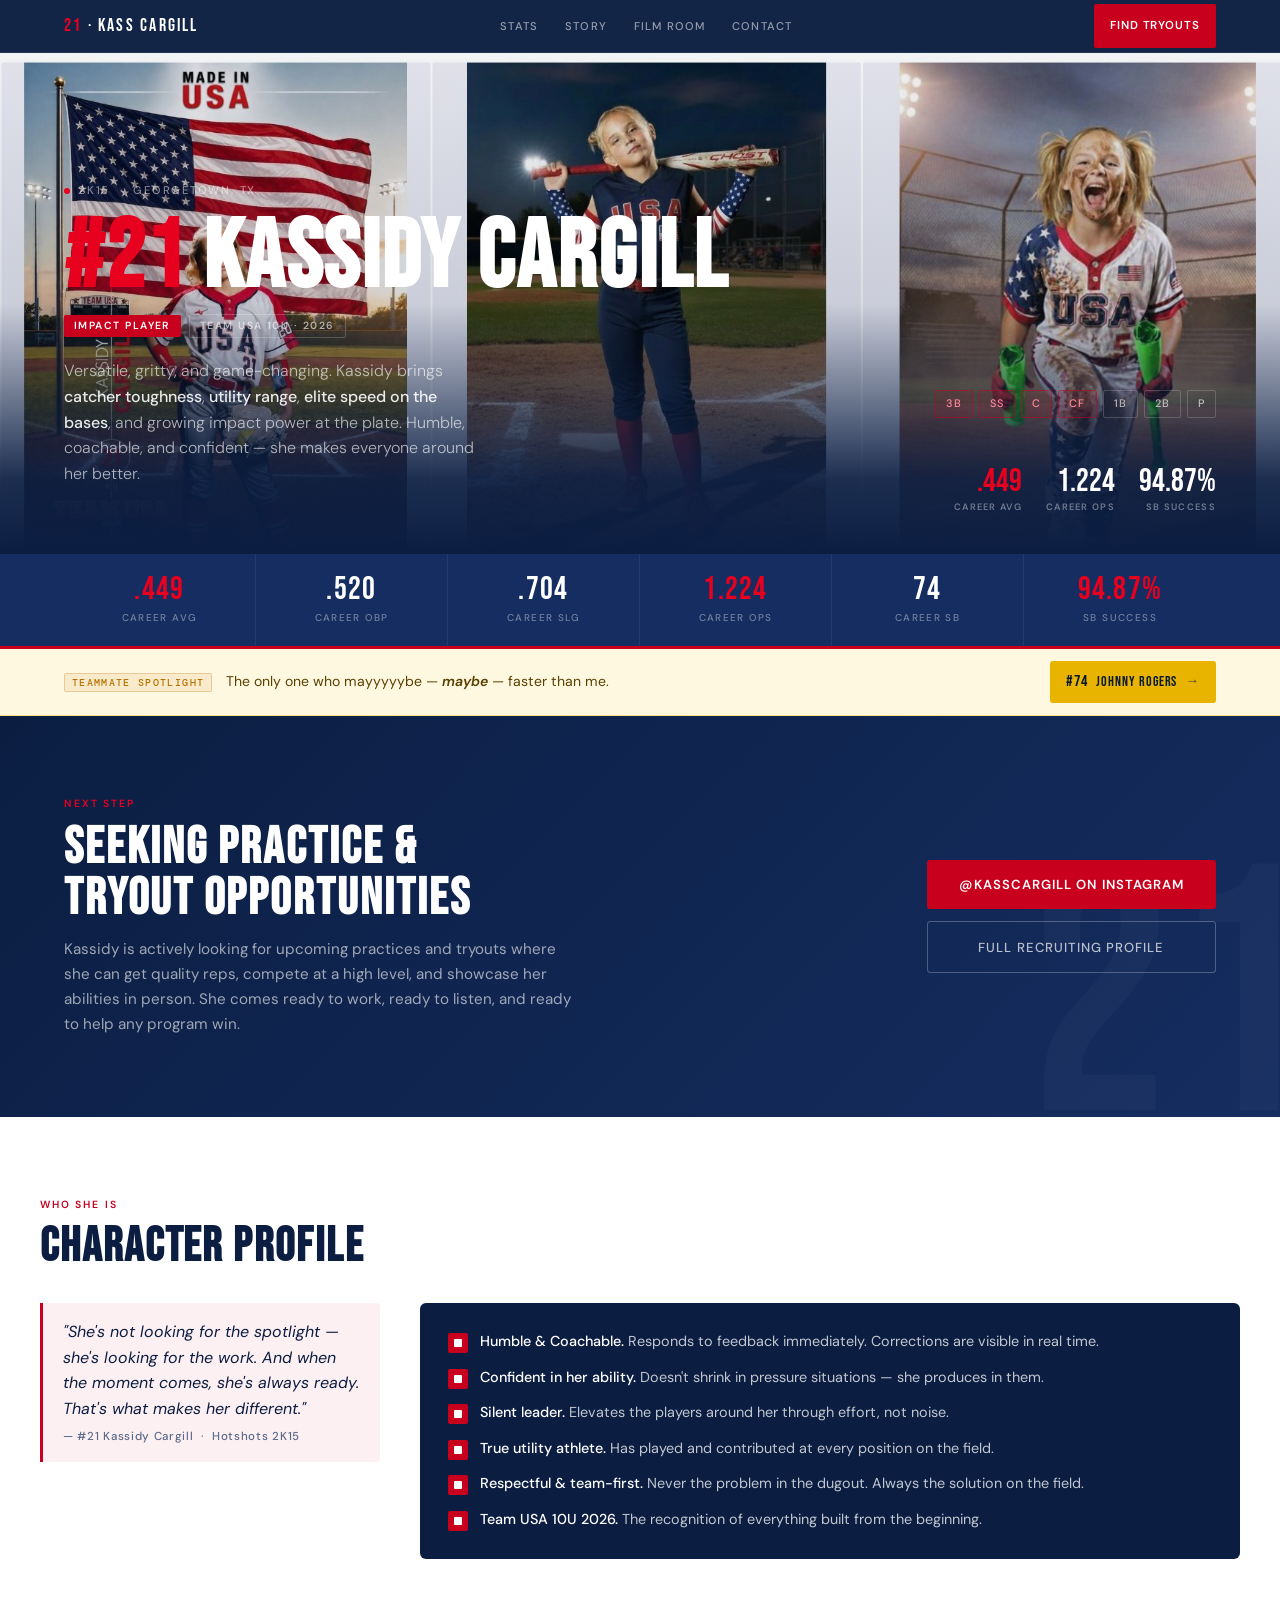
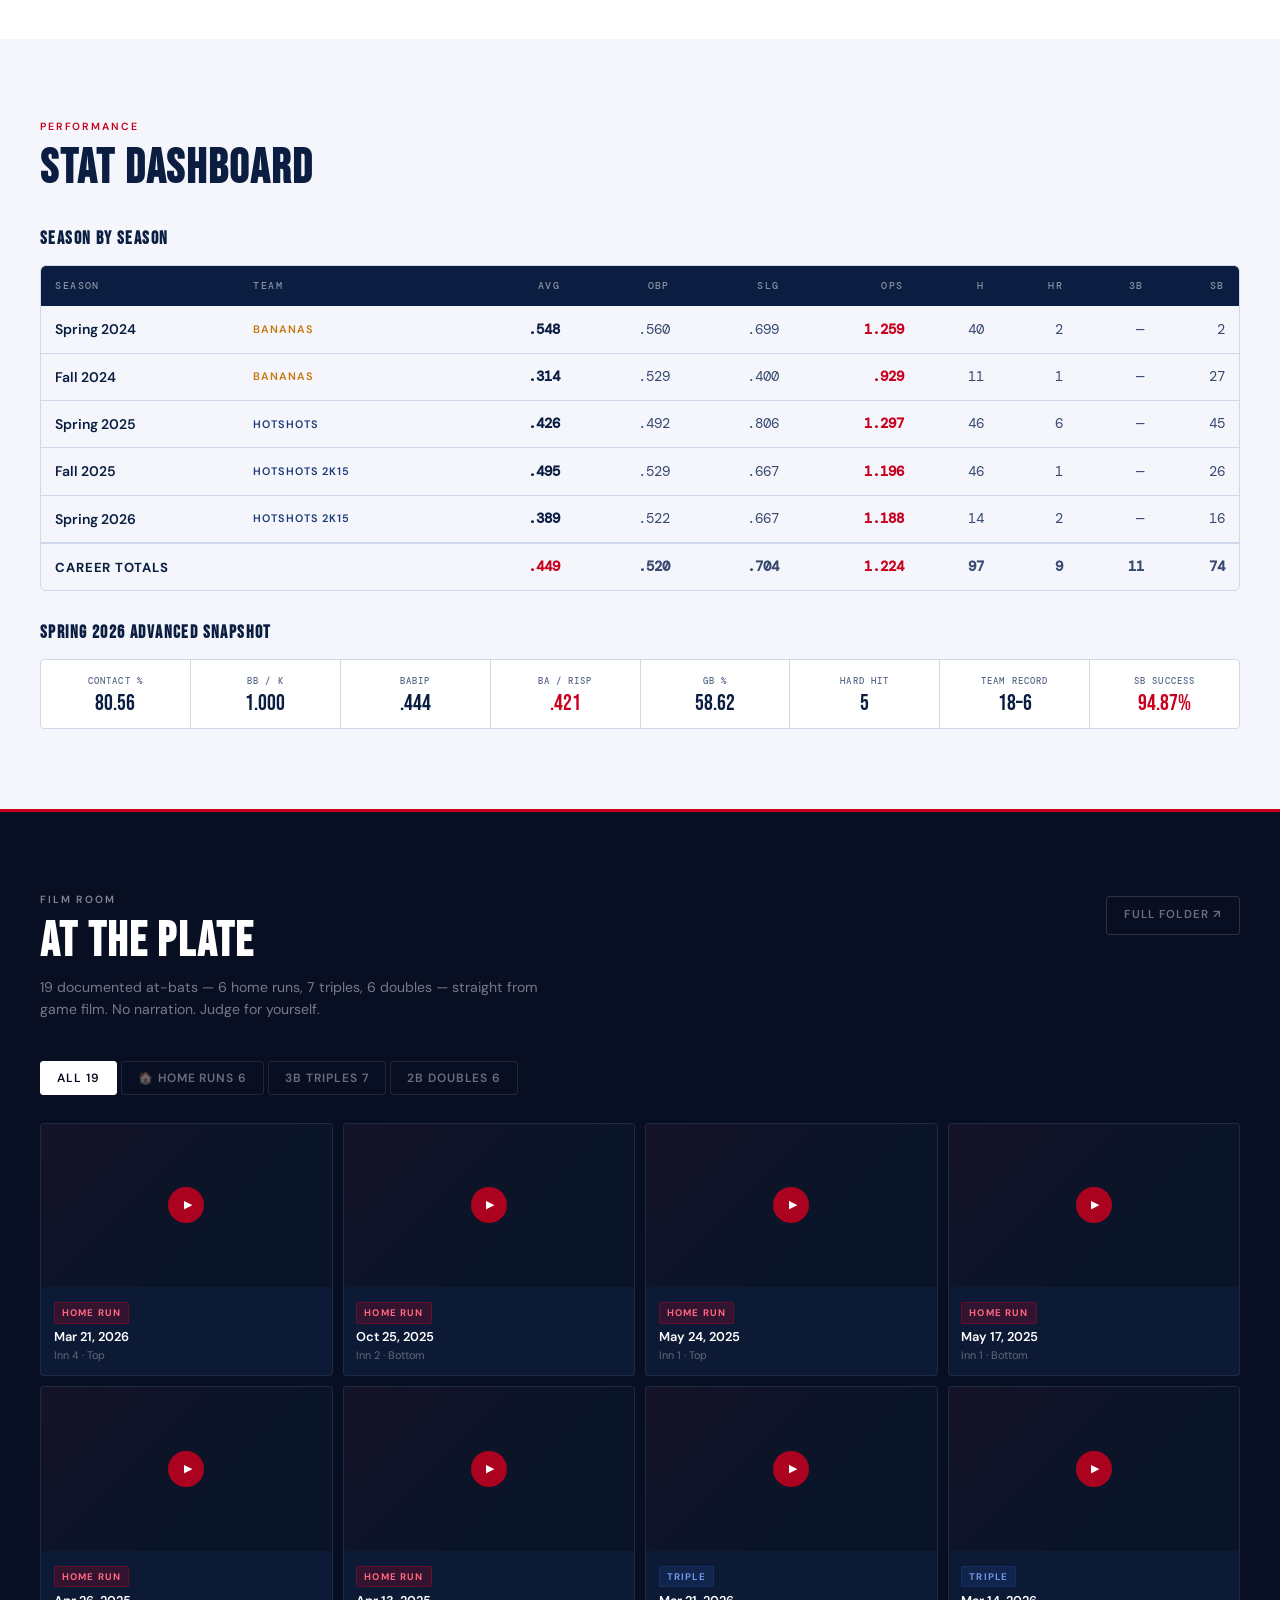
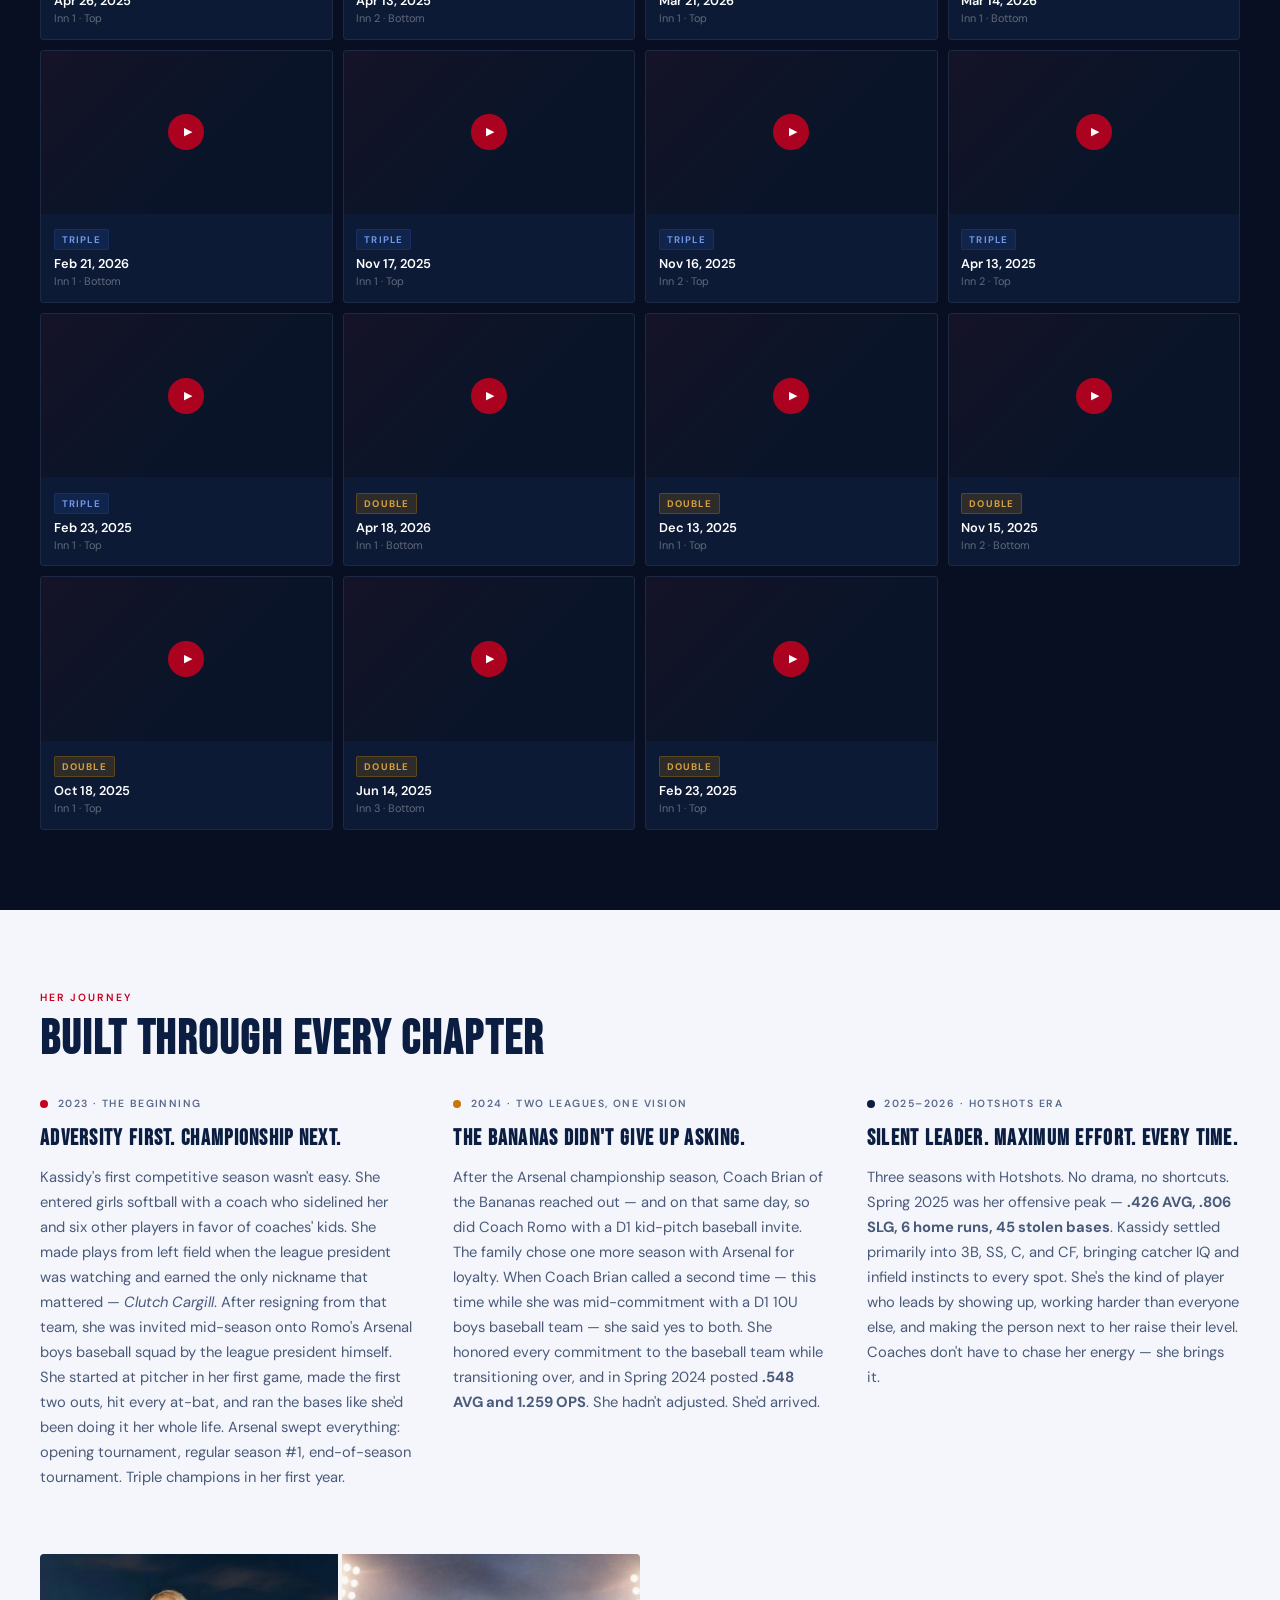
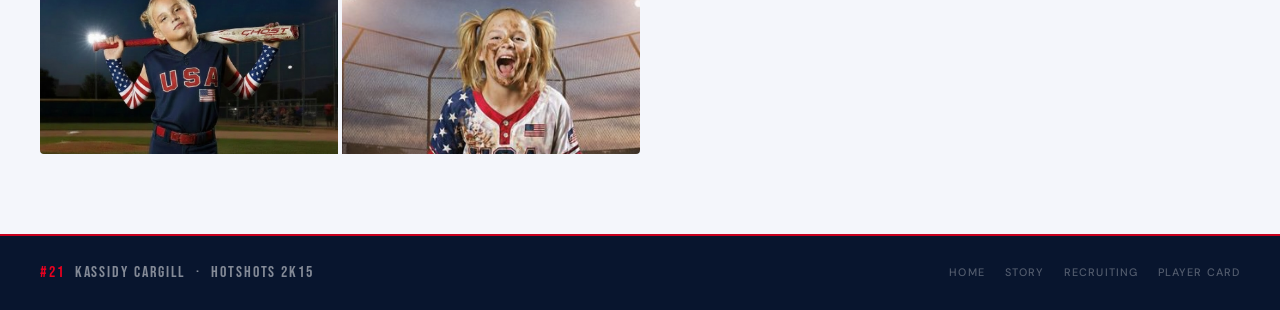
==== kass21-landing.html @ 3eab55c0 "Add files via upload" ====
<!DOCTYPE html>
<html lang="en">
<head>
  <meta charset="UTF-8" />
  <meta name="viewport" content="width=device-width, initial-scale=1.0, viewport-fit=cover" />
  <meta name="apple-mobile-web-app-capable" content="yes" />
  <meta name="apple-mobile-web-app-status-bar-style" content="black-translucent" />
  <meta name="format-detection" content="telephone=no" />
  <meta name="theme-color" content="#0b1e42" />
  <title>Kassidy Cargill | #21 · 2K15 · Georgetown TX</title>
  <meta name="description" content="#21 Kassidy Cargill — Hotshots 2K15, Georgetown TX. .449 career AVG, 94.87% SB success. Team USA 10U 2026. Impact utility athlete." />
  <meta property="og:title" content="#21 Kassidy Cargill — 2K15 Impact Player" />
  <meta property="og:description" content=".449 AVG · 1.224 OPS · Team USA 10U 2026 · Georgetown, TX" />

  <!-- Google tag -->
  <script async src="https://www.googletagmanager.com/gtag/js?id=G-GWGSGGMEQY"></script>
  <script>window.dataLayer=window.dataLayer||[];function gtag(){dataLayer.push(arguments);}gtag('js',new Date());gtag('config','G-GWGSGGMEQY');</script>

  <link rel="preconnect" href="https://fonts.googleapis.com" />
  <link rel="preconnect" href="https://fonts.gstatic.com" crossorigin />
  <link href="https://fonts.googleapis.com/css2?family=Bebas+Neue&family=DM+Sans:ital,wght@0,300;0,400;0,500;0,600;1,300;1,400&family=DM+Mono:wght@400;500&display=swap" rel="stylesheet" />

  <style>
    /* ── RESET & BASE ── */
    *, *::before, *::after { box-sizing: border-box; margin: 0; padding: 0; }
    :root {
      --navy:    #0b1e42;
      --navy2:   #152d60;
      --red:     #c8001e;
      --red2:    #e8001f;
      --white:   #ffffff;
      --off:     #f4f6fb;
      --light:   #eaecf5;
      --muted:   #5a6a8a;
      --dim:     #384870;
      --border:  #d0d8ec;
      --text:    #0b1e42;
    }
    html { font-size: 16px; scroll-behavior: smooth; }
    body {
      font-family: 'DM Sans', sans-serif;
      background: var(--white);
      color: var(--text);
      line-height: 1.6;
      overflow-x: hidden;
    }
    img { display: block; max-width: 100%; }
    a { color: inherit; text-decoration: none; }


    /* == iOS BASE == */
    html {
      -webkit-text-size-adjust: 100%;
      text-size-adjust: 100%;
    }
    body {
      -webkit-font-smoothing: antialiased;
      -moz-osx-font-smoothing: grayscale;
    }
    *, *::before, *::after {
      -webkit-tap-highlight-color: transparent;
      touch-action: manipulation;
    }
    img, video { max-width: 100%; }

    /* ── NAV ── */
    .nav {
      position: -webkit-sticky;
      position: sticky;
      top: 0;
      z-index: 100;
      background: rgba(11,30,66,0.97);
      -webkit-backdrop-filter: blur(8px);
      backdrop-filter: blur(8px);
      border-bottom: 1px solid rgba(255,255,255,0.08);
      padding-top: env(safe-area-inset-top);
    }
    .nav-inner {
      max-width: 1200px;
      margin: 0 auto;
      padding: 0 max(1.5rem, env(safe-area-inset-right));
      padding-left: max(1.5rem, env(safe-area-inset-left));
      display: flex;
      align-items: center;
      justify-content: space-between;
      height: 52px;
    }
    .nav-brand {
      font-family: 'Bebas Neue', sans-serif;
      font-size: 1.15rem;
      letter-spacing: 0.12em;
      color: #fff;
    }
    .nav-brand span { color: var(--red2); }
    .nav-links {
      display: flex;
      gap: 0;
      list-style: none;
    }
    .nav-links a {
      display: block;
      padding: 0 0.85rem;
      font-size: 0.7rem;
      font-weight: 500;
      letter-spacing: 0.1em;
      text-transform: uppercase;
      color: rgba(255,255,255,0.55);
      line-height: 52px;
      transition: color 0.15s;
    }
    .nav-links a:hover { color: #fff; }
    .nav-cta {
      font-family: 'DM Sans', sans-serif;
      font-size: 0.72rem;
      font-weight: 600;
      letter-spacing: 0.08em;
      text-transform: uppercase;
      background: var(--red);
      color: #fff;
      padding: 0.55rem 1rem;
      border-radius: 2px;
      min-height: 44px;
      display: inline-flex;
      align-items: center;
      -webkit-appearance: none;
      transition: background 0.15s;
    }
    .nav-cta:hover { background: var(--red2); }
    @media (max-width: 700px) {
      .nav-links { display: none; }
    }

    /* ── HERO ── */
    .hero {
      position: relative;
      overflow: hidden;
      background: var(--navy);
    }
    .hero-photo-bg {
      width: 100%;
      display: block;
      max-height: 85vh;
      object-fit: cover;
      object-position: center top;
    }
    @media (max-width: 700px) {
      .hero-photo-bg { max-height: 55vw; min-height: 260px; }
    }
    .hero-overlay {
      position: absolute;
      inset: 0;
      background: linear-gradient(
        to bottom,
        rgba(11,30,66,0.05) 0%,
        rgba(11,30,66,0.15) 50%,
        rgba(11,30,66,0.92) 85%,
        var(--navy) 100%
      );
    }
    .hero-inner {
      position: absolute;
      bottom: 0;
      left: 0;
      right: 0;
      z-index: 2;
    }
    .hero-content {
      max-width: 1200px;
      margin: 0 auto;
      padding: 0 1.5rem 2.5rem;
      display: grid;
      grid-template-columns: 1fr auto;
      gap: 2rem;
      align-items: flex-end;
    }
    @media (max-width: 700px) {
      .hero-content { grid-template-columns: 1fr; gap: 1rem; padding-bottom: 1.75rem; }
    }

    .hero-org {
      display: flex;
      align-items: center;
      gap: 0.5rem;
      margin-bottom: 0.9rem;
    }
    .hero-org-dot {
      width: 6px; height: 6px;
      border-radius: 50%;
      background: var(--red2);
    }
    .hero-org-text {
      font-size: 0.7rem;
      font-weight: 500;
      letter-spacing: 0.16em;
      text-transform: uppercase;
      color: rgba(255,255,255,0.5);
    }

    .hero-name {
      font-family: 'Bebas Neue', sans-serif;
      font-size: clamp(3.5rem, 8vw, 6rem);
      line-height: 0.92;
      color: #fff;
      letter-spacing: 0.02em;
      margin-bottom: 0.5rem;
    }
    .hero-name-num {
      color: var(--red2);
    }

    .hero-badge {
      display: inline-flex;
      align-items: center;
      gap: 0.5rem;
      margin-bottom: 1.25rem;
    }
    .hero-badge-pill {
      font-size: 0.65rem;
      font-weight: 600;
      letter-spacing: 0.14em;
      text-transform: uppercase;
      background: var(--red);
      color: #fff;
      padding: 3px 10px;
      border-radius: 2px;
    }
    .hero-badge-pill.outline {
      background: transparent;
      border: 1px solid rgba(255,255,255,0.2);
      color: rgba(255,255,255,0.6);
    }

    .hero-tagline {
      font-size: 1rem;
      font-weight: 300;
      color: rgba(255,255,255,0.65);
      line-height: 1.6;
      max-width: 420px;
      margin-bottom: 1.75rem;
    }
    .hero-tagline strong { color: rgba(255,255,255,0.9); font-weight: 500; }

    .hero-positions {
      display: flex;
      flex-wrap: wrap;
      gap: 6px;
      margin-bottom: 2rem;
    }
    .pos-chip {
      font-size: 0.68rem;
      font-weight: 500;
      letter-spacing: 0.1em;
      text-transform: uppercase;
      padding: 4px 10px;
      border: 1px solid rgba(255,255,255,0.18);
      border-radius: 2px;
      color: rgba(255,255,255,0.65);
    }
    .pos-chip.primary {
      border-color: rgba(200,0,30,0.5);
      color: #ff8899;
      background: rgba(200,0,30,0.1);
    }
    @media (max-width: 800px) {
      .hero-photo-wrap {
        order: 1;
        height: 360px;
      }
    }
    .hero-photo-wrap img {
      width: 100%;
      height: 100%;
      object-fit: cover;
      object-position: top center;
    }
    .hero-photo-wrap::after {
      content: '';
      position: absolute;
      inset: 0;
      background: linear-gradient(to right, var(--navy) 0%, transparent 30%),
                  linear-gradient(to top, var(--navy) 0%, transparent 20%);
    }
    @media (max-width: 800px) {
      .hero-photo-wrap::after {
        background: linear-gradient(to bottom, transparent 60%, var(--navy) 100%);
      }
    }

    /* ── CAREER STAT STRIP ── */
    .stat-strip {
      background: var(--navy2);
      border-bottom: 3px solid var(--red);
    }
    .stat-strip-inner {
      max-width: 1200px;
      margin: 0 auto;
      padding: 0 1.5rem;
      display: grid;
      grid-template-columns: repeat(6, 1fr);
    }
    @media (max-width: 900px) { .stat-strip-inner { grid-template-columns: repeat(3, 1fr); } }
    @media (max-width: 500px) { .stat-strip-inner { grid-template-columns: repeat(2, 1fr); } }
    .stat-item {
      padding: 1.25rem 1rem;
      border-right: 1px solid rgba(255,255,255,0.07);
      text-align: center;
    }
    .stat-item:last-child { border-right: none; }
    .stat-val {
      font-family: 'Bebas Neue', sans-serif;
      font-size: 2rem;
      color: #fff;
      line-height: 1;
      letter-spacing: 0.04em;
    }
    .stat-val.red { color: var(--red2); }
    .stat-label {
      font-size: 0.62rem;
      font-weight: 500;
      letter-spacing: 0.14em;
      text-transform: uppercase;
      color: rgba(255,255,255,0.4);
      margin-top: 4px;
    }

    /* ── SECTIONS ── */
    .section {
      padding: 5rem 1.5rem;
    }
    .section.alt { background: var(--off); }
    .section-inner { max-width: 1200px; margin: 0 auto; }

    .section-label {
      font-size: 0.65rem;
      font-weight: 600;
      letter-spacing: 0.18em;
      text-transform: uppercase;
      color: var(--red);
      margin-bottom: 0.6rem;
    }
    .section-title {
      font-family: 'Bebas Neue', sans-serif;
      font-size: clamp(2rem, 5vw, 3rem);
      color: var(--navy);
      letter-spacing: 0.04em;
      line-height: 1;
      margin-bottom: 2rem;
    }

    /* ── SEASON TABLE ── */
    .table-wrap {
      overflow-x: auto;
      border: 1px solid var(--border);
      border-radius: 6px;
    }
    .stat-table {
      width: 100%;
      border-collapse: collapse;
      font-size: 0.875rem;
      min-width: 680px;
    }
    .stat-table thead tr {
      background: var(--navy);
    }
    .stat-table th {
      font-family: 'DM Mono', monospace;
      font-size: 0.62rem;
      font-weight: 500;
      letter-spacing: 0.14em;
      text-transform: uppercase;
      color: rgba(255,255,255,0.5);
      padding: 0.75rem 1rem;
      text-align: left;
      white-space: nowrap;
    }
    .stat-table th.num { text-align: right; }
    .stat-table td {
      padding: 0.8rem 1rem;
      border-bottom: 1px solid var(--border);
      color: var(--dim);
      white-space: nowrap;
    }
    .stat-table tr:last-child td { border-bottom: none; }
    .stat-table tr:hover td { background: var(--light); }
    .stat-table td.season-name {
      font-weight: 500;
      color: var(--navy);
    }
    .stat-table td.team-tag {
      font-size: 0.65rem;
      font-weight: 600;
      letter-spacing: 0.1em;
      text-transform: uppercase;
    }
    .stat-table td.num {
      font-family: 'DM Mono', monospace;
      font-size: 0.85rem;
      text-align: right;
    }
    .stat-table td.num.bold { color: var(--navy); font-weight: 500; }
    .stat-table td.num.hero-num { color: var(--red); font-weight: 600; }

    .team-bnns { color: #c8760a; }
    .team-htsh { color: #1a3a7a; }
    .team-usa  { color: #c8001e; }

    /* Career totals row */
    .stat-table tfoot td {
      background: var(--off);
      font-weight: 600;
      color: var(--navy);
      border-top: 2px solid var(--border);
      padding: 0.9rem 1rem;
    }
    .stat-table tfoot td.num {
      font-family: 'DM Mono', monospace;
      font-size: 0.88rem;
      text-align: right;
      color: var(--navy);
    }
    .stat-table tfoot td.num.hero-num { color: var(--red); }

    /* ── STORY ── */
    .story-grid {
      display: grid;
      grid-template-columns: 1fr 1fr;
      gap: 3rem;
      align-items: start;
    }
    @media (max-width: 750px) { .story-grid { grid-template-columns: 1fr; gap: 2rem; } }

    .story-chapter {
      margin-bottom: 2rem;
    }
    .story-chapter-era {
      display: flex;
      align-items: center;
      gap: 0.6rem;
      margin-bottom: 0.6rem;
    }
    .era-dot {
      width: 8px; height: 8px;
      border-radius: 50%;
      flex-shrink: 0;
    }
    .era-dot.red { background: var(--red); }
    .era-dot.navy { background: var(--navy); }
    .era-dot.gold { background: #c8760a; }
    .era-dot.usa  { background: var(--red); border: 2px solid var(--navy); }

    .story-chapter-label {
      font-size: 0.65rem;
      font-weight: 600;
      letter-spacing: 0.14em;
      text-transform: uppercase;
      color: var(--muted);
    }
    .story-chapter h3 {
      font-family: 'Bebas Neue', sans-serif;
      font-size: 1.35rem;
      letter-spacing: 0.06em;
      color: var(--navy);
      margin-bottom: 0.5rem;
    }
    .story-chapter p {
      font-size: 0.92rem;
      color: #4a5a7a;
      line-height: 1.7;
    }

    .story-pullquote {
      border-left: 3px solid var(--red);
      padding: 1rem 1.25rem;
      background: #fdf0f2;
      border-radius: 0 4px 4px 0;
      margin-bottom: 2rem;
    }
    .story-pullquote p {
      font-size: 1rem;
      font-style: italic;
      color: var(--navy);
      line-height: 1.6;
      font-weight: 400;
    }
    .story-pullquote cite {
      font-size: 0.72rem;
      font-style: normal;
      color: var(--muted);
      font-weight: 500;
      letter-spacing: 0.06em;
      display: block;
      margin-top: 0.4rem;
    }

    .character-traits {
      background: var(--navy);
      border-radius: 6px;
      padding: 1.75rem;
      color: #fff;
    }
    .character-traits h3 {
      font-family: 'Bebas Neue', sans-serif;
      font-size: 1.4rem;
      letter-spacing: 0.06em;
      margin-bottom: 1rem;
      color: #fff;
    }
    .trait-row {
      display: flex;
      align-items: flex-start;
      gap: 0.75rem;
      margin-bottom: 0.85rem;
    }
    .trait-row:last-child { margin-bottom: 0; }
    .trait-icon {
      width: 20px; height: 20px;
      background: var(--red);
      border-radius: 2px;
      flex-shrink: 0;
      display: flex;
      align-items: center;
      justify-content: center;
      margin-top: 2px;
    }
    .trait-icon::after {
      content: '';
      width: 8px; height: 8px;
      background: #fff;
      border-radius: 1px;
    }
    .trait-text {
      font-size: 0.9rem;
      color: rgba(255,255,255,0.75);
      line-height: 1.5;
    }
    .trait-text strong { color: #fff; font-weight: 500; }

    /* ── CTA ── */
    .cta-section {
      background: linear-gradient(135deg, var(--navy) 0%, var(--navy2) 100%);
      position: relative;
      overflow: hidden;
    }
    .cta-section::before {
      content: '21';
      position: absolute;
      font-family: 'Bebas Neue', sans-serif;
      font-size: 22rem;
      color: rgba(255,255,255,0.025);
      right: -2rem;
      bottom: -4rem;
      line-height: 1;
      pointer-events: none;
      user-select: none;
    }
    .cta-inner {
      max-width: 1200px;
      margin: 0 auto;
      padding: 5rem 1.5rem;
      display: grid;
      grid-template-columns: 1fr auto;
      gap: 3rem;
      align-items: center;
      position: relative;
      z-index: 2;
    }
    @media (max-width: 700px) {
      .cta-inner { grid-template-columns: 1fr; gap: 2rem; }
    }
    .cta-label {
      font-size: 0.65rem;
      font-weight: 600;
      letter-spacing: 0.18em;
      text-transform: uppercase;
      color: var(--red2);
      margin-bottom: 0.6rem;
    }
    .cta-title {
      font-family: 'Bebas Neue', sans-serif;
      font-size: clamp(2rem, 5vw, 3.2rem);
      color: #fff;
      line-height: 1;
      letter-spacing: 0.04em;
      margin-bottom: 0.75rem;
    }
    .cta-desc {
      font-size: 0.95rem;
      color: rgba(255,255,255,0.6);
      max-width: 520px;
      line-height: 1.65;
    }
    .cta-buttons {
      display: flex;
      flex-direction: column;
      gap: 0.75rem;
      flex-shrink: 0;
    }
    .btn-primary {
      display: inline-flex;
      align-items: center;
      justify-content: center;
      background: var(--red);
      color: #fff;
      font-weight: 600;
      font-size: 0.82rem;
      letter-spacing: 0.08em;
      text-transform: uppercase;
      padding: 0.9rem 2rem;
      border-radius: 3px;
      text-align: center;
      min-height: 44px;
      -webkit-appearance: none;
      transition: background 0.15s;
      white-space: nowrap;
    }
    .btn-primary:hover { background: #e0001f; transform: translateY(-1px); }
    .btn-secondary {
      display: inline-flex;
      align-items: center;
      justify-content: center;
      border: 1px solid rgba(255,255,255,0.25);
      color: rgba(255,255,255,0.7);
      font-weight: 500;
      font-size: 0.82rem;
      letter-spacing: 0.08em;
      text-transform: uppercase;
      padding: 0.9rem 2rem;
      border-radius: 3px;
      text-align: center;
      min-height: 44px;
      -webkit-appearance: none;
      transition: border-color 0.15s, color 0.15s;
      white-space: nowrap;
    }
    .btn-secondary:hover { border-color: rgba(255,255,255,0.6); color: #fff; }

    /* ── FOOTER ── */
    footer {
      background: #08152e;
      border-top: 2px solid var(--red);
      padding: 1.5rem;
      text-align: center;
    }
    .footer-inner {
      max-width: 1200px;
      margin: 0 auto;
      display: flex;
      align-items: center;
      justify-content: space-between;
      flex-wrap: wrap;
      gap: 0.5rem;
    }
    .footer-brand {
      font-family: 'Bebas Neue', sans-serif;
      font-size: 1rem;
      letter-spacing: 0.12em;
      color: rgba(255,255,255,0.5);
    }
    .footer-brand span { color: var(--red2); }
    .footer-links {
      display: flex;
      gap: 1.25rem;
    }
    .footer-links a {
      font-size: 0.68rem;
      font-weight: 500;
      letter-spacing: 0.1em;
      text-transform: uppercase;
      color: rgba(255,255,255,0.3);
      transition: color 0.15s;
    }
    .footer-links a:hover { color: rgba(255,255,255,0.7); }

    /* ── FADE-IN ANIMATION ── */
    @keyframes fadeUp {
      from { opacity: 0; transform: translateY(18px); }
      to   { opacity: 1; transform: translateY(0); }
    }
    .hero-content > * {
      animation: fadeUp 0.55s ease both;
    }
    .hero-content > *:nth-child(1) { animation-delay: 0.05s; }
    .hero-content > *:nth-child(2) { animation-delay: 0.12s; }
    .hero-content > *:nth-child(3) { animation-delay: 0.18s; }
    .hero-content > *:nth-child(4) { animation-delay: 0.24s; }
    .hero-content > *:nth-child(5) { animation-delay: 0.30s; }

    /* ── DIVIDER ── */
    .rule {
      border: none;
      border-top: 1px solid var(--border);
      margin: 2.5rem 0;
    }

    /* == VIDEO WALL == */
    .vwall-section { background:#080f22; padding:5rem 1.5rem; border-top:3px solid #c8001e; }
    .vwall-inner { max-width:1200px; margin:0 auto; }
    .vwall-header { display:flex; align-items:flex-start; justify-content:space-between; gap:1.5rem; margin-bottom:2.5rem; flex-wrap:wrap; }
    .vwall-title { font-family:'Bebas Neue',sans-serif; font-size:clamp(2rem,5vw,3rem); color:#fff; letter-spacing:0.04em; line-height:1; margin-bottom:0.6rem; }
    .vwall-desc { font-size:0.88rem; color:rgba(255,255,255,0.45); max-width:500px; line-height:1.6; }
    .vwall-folder-link { display:inline-block; font-size:0.72rem; font-weight:600; letter-spacing:0.1em; text-transform:uppercase; color:rgba(255,255,255,0.4); border:1px solid rgba(255,255,255,0.15); padding:0.6rem 1.1rem; border-radius:3px; white-space:nowrap; transition:color 0.15s,border-color 0.15s; flex-shrink:0; margin-top:0.25rem; }
    .vwall-folder-link:hover { color:#fff; border-color:rgba(255,255,255,0.4); }
    .vwall-tabs { display:flex; gap:4px; margin-bottom:1.75rem; flex-wrap:wrap; }
    .vtab { font-family:'DM Sans',sans-serif; font-size:0.75rem; font-weight:600; letter-spacing:0.08em; text-transform:uppercase; padding:0.5rem 1rem; border:1px solid rgba(255,255,255,0.1); border-radius:3px; background:transparent; color:rgba(255,255,255,0.4); cursor:pointer; transition:all 0.15s; }
    .vtab:hover { color:rgba(255,255,255,0.8); border-color:rgba(255,255,255,0.25); }
    .vtab.active { background:#fff; color:#080f22; border-color:#fff; }
    .vwall-grid { display:grid; grid-template-columns:repeat(4,1fr); gap:10px; }
    @media(max-width:1000px){ .vwall-grid{grid-template-columns:repeat(3,1fr);} }
    @media(max-width:680px){ .vwall-grid{grid-template-columns:repeat(2,1fr);} }
    @media(max-width:420px){ .vwall-grid{grid-template-columns:1fr;} }
    .vcard { background:#0d1a35; border:1px solid rgba(255,255,255,0.07); border-radius:4px; overflow:hidden; cursor:pointer; transition:border-color 0.15s,transform 0.15s; }
    .vcard:hover { border-color:rgba(255,255,255,0.25); transform:translateY(-2px); }
    .vcard.hidden { display:none; }
    .vcard-thumb { background:#0a1428; aspect-ratio:16/9; display:flex; align-items:center; justify-content:center; position:relative; }
    .vcard-thumb::before { content:''; position:absolute; inset:0; background:linear-gradient(135deg,rgba(200,0,30,0.06) 0%,transparent 60%); }
    .vplay { width:36px; height:36px; background:rgba(200,0,30,0.85); border-radius:50%; display:flex; align-items:center; justify-content:center; font-size:0.7rem; color:#fff; padding-left:3px; transition:background 0.15s,transform 0.15s; }
    .vcard:hover .vplay { background:#c8001e; transform:scale(1.1); }
    .vcard-body { padding:0.7rem 0.8rem; }
    .vbadge { display:inline-block; font-size:0.6rem; font-weight:700; letter-spacing:0.12em; text-transform:uppercase; padding:2px 7px; border-radius:2px; margin-bottom:0.35rem; }
    .vbadge.hr { background:rgba(200,0,30,0.2); color:#ff6680; border:1px solid rgba(200,0,30,0.35); }
    .vbadge.triple { background:rgba(26,58,122,0.35); color:#7096e8; border:1px solid rgba(26,58,122,0.5); }
    .vbadge.double { background:rgba(180,120,0,0.2); color:#d4a040; border:1px solid rgba(180,120,0,0.35); }
    .vcard-date { font-size:0.8rem; font-weight:600; color:#fff; line-height:1.2; }
    .vcard-context { font-size:0.68rem; color:rgba(255,255,255,0.35); margin-top:2px; }
    .vmodal { display:none; position:fixed; top:0; left:0; right:0; bottom:0; background:rgba(8,15,34,0.92); z-index:500; align-items:center; justify-content:center; padding:max(1rem, env(safe-area-inset-top)) 1rem max(1rem, env(safe-area-inset-bottom)); -webkit-overflow-scrolling: touch; overscroll-behavior: contain; }
    .vmodal.open { display:flex; }
    .vmodal-box { background:#0d1a35; border:1px solid rgba(255,255,255,0.12); border-radius:6px; overflow:hidden; width:100%; max-width:860px; max-height:90vh; display:flex; flex-direction:column; }
    .vmodal-header { display:flex; align-items:center; justify-content:space-between; padding:1rem 1.25rem; border-bottom:1px solid rgba(255,255,255,0.08); gap:1rem; }
    .vmodal-badge { font-size:0.62rem; font-weight:700; letter-spacing:0.12em; text-transform:uppercase; color:rgba(255,255,255,0.45); margin-bottom:2px; }
    .vmodal-title { font-family:'Bebas Neue',sans-serif; font-size:1.3rem; color:#fff; letter-spacing:0.06em; line-height:1; }
    .vmodal-sub { font-size:0.72rem; color:rgba(255,255,255,0.4); margin-top:2px; }
    .vmodal-close { background:rgba(255,255,255,0.08); border:none; color:rgba(255,255,255,0.6); width:32px; height:32px; border-radius:50%; cursor:pointer; font-size:0.75rem; transition:background 0.15s,color 0.15s; flex-shrink:0; }
    .vmodal-close:hover { background:rgba(255,255,255,0.16); color:#fff; }
    .vmodal-player { position:relative; padding-bottom:56.25%; height:0; background:#000; flex:1; }
    .vmodal-player iframe { position:absolute; top:0; left:0; width:100%; height:100%; border:0; }


    /* == STAT DASHBOARD == */
    .dash-sub { font-family: 'Bebas Neue', sans-serif; font-size: 1.1rem; letter-spacing: 0.08em; color: var(--navy); margin-bottom: 0.75rem; }
    .dash-table-wrap { overflow-x: auto; -webkit-overflow-scrolling: touch; border: 1px solid var(--border); border-radius: 6px; }
    .dash-table { width: 100%; border-collapse: collapse; font-size: 0.875rem; min-width: 640px; }
    .dash-table thead tr { background: var(--navy); }
    .dash-table th { font-family: 'DM Mono', monospace; font-size: 0.62rem; font-weight: 500; letter-spacing: 0.14em; text-transform: uppercase; color: rgba(255,255,255,0.5); padding: 0.75rem 0.9rem; text-align: left; white-space: nowrap; }
    .dash-table th.r { text-align: right; }
    .dash-table td { padding: 0.75rem 0.9rem; border-bottom: 1px solid var(--border); color: var(--dim); white-space: nowrap; }
    .dash-table td.r { text-align: right; font-family: 'DM Mono', monospace; font-size: 0.85rem; }
    .dash-table tr:last-child td { border-bottom: none; }
    .dash-table tr:hover td { background: var(--light); }
    .dash-table td.s-name { font-weight: 600; color: var(--navy); }
    .dash-table td.s-team { font-size: 0.68rem; font-weight: 600; letter-spacing: 0.08em; text-transform: uppercase; }
    .dash-table td.s-bold { font-weight: 700; color: var(--navy); }
    .dash-table td.s-ops { font-weight: 700; color: var(--red); }
    .dash-table td.s-total { font-weight: 700; color: var(--navy); font-size: 0.82rem; letter-spacing: 0.06em; text-transform: uppercase; }
    .dash-table tfoot td { background: var(--off); border-top: 2px solid var(--border); font-weight: 600; }
    .dash-table td.t-bnns { color: #c8760a; }
    .dash-table td.t-htsh { color: #1a3a7a; }
    .adv-grid-ld { display: grid; grid-template-columns: repeat(auto-fit, minmax(110px, 1fr)); gap: 1px; background: var(--border); border: 1px solid var(--border); border-radius: 4px; overflow: hidden; }
    .adv-cell-ld { background: var(--white); padding: 0.85rem 1rem; text-align: center; }
    .adv-lbl { font-family: 'DM Mono', monospace; font-size: 0.58rem; font-weight: 500; letter-spacing: 0.12em; text-transform: uppercase; color: var(--muted); margin-bottom: 4px; }
    .adv-num { font-family: 'Bebas Neue', sans-serif; font-size: 1.35rem; color: var(--navy); line-height: 1; }
    .adv-num.red { color: var(--red); }
    /* == CHARACTER PROFILE GRID == */
    .char-grid { display: grid; grid-template-columns: 340px 1fr; gap: 2.5rem; align-items: start; }
    @media (max-width: 750px) { .char-grid { grid-template-columns: 1fr; gap: 1.5rem; } }
    /* == JOURNEY GRID == */
    .journey-grid { display: grid; grid-template-columns: repeat(3, 1fr); gap: 2.5rem; align-items: start; }
    @media (max-width: 900px) { .journey-grid { grid-template-columns: 1fr 1fr; } }
    @media (max-width: 600px) { .journey-grid { grid-template-columns: 1fr; } }


    /* == iOS MOBILE OVERRIDES == */
    @media (max-width: 480px) {

      /* Reduce section padding */
      .section { padding: 3rem 1.25rem; }
      .section-inner { width: 100%; }

      /* Hero text scale */
      .hero-name { font-size: clamp(2.8rem, 10vw, 4rem); }
      .hero-tagline { font-size: 0.9rem; }

      /* Stat strip 2-col on smallest phones */
      .stat-strip-inner { grid-template-columns: repeat(2, 1fr) !important; }
      .stat-val { font-size: 1.55rem; }

      /* CTA — full width buttons, stacked */
      .cta-inner { padding: 3rem 1.25rem; gap: 2rem; }
      .cta-buttons { width: 100%; }
      .btn-primary, .btn-secondary { width: 100%; white-space: normal; text-align: center; }

      /* Character grid single col */
      .char-grid { grid-template-columns: 1fr !important; }

      /* Journey grid single col */
      .journey-grid { grid-template-columns: 1fr !important; }

      /* Instagram embeds single col */
      .ig-embed-grid { grid-template-columns: 1fr !important; }

      /* Video grid 2 col */
      .vwall-grid { grid-template-columns: repeat(2, 1fr) !important; }
      .vwall-section { padding: 3.5rem 1.25rem; }

      /* Advanced grid — 2 col */
      .adv-grid-ld { grid-template-columns: repeat(2, 1fr); }

      /* Stat table font */
      .dash-table { font-size: 0.78rem; }
      .dash-table th, .dash-table td { padding: 0.6rem 0.65rem; }

      /* Modal full screen on small phones */
      .vmodal { padding: max(0.5rem, env(safe-area-inset-top)) 0.5rem max(0.5rem, env(safe-area-inset-bottom)); }
      .vmodal-box { border-radius: 4px; max-height: 88vh; }

      /* Tabs wrap better */
      .vwall-tabs { gap: 6px; }
      .vtab { font-size: 0.68rem; padding: 0.5rem 0.7rem; min-height: 40px; }

      /* Hero photo height */
      .hero-photo-bg { min-height: 220px; }

      /* Footer stacked */
      .footer-inner { flex-direction: column; align-items: flex-start; gap: 0.75rem; }
    }

    /* Smooth scrolling for overflow containers on iOS */
    .dash-table-wrap,
    .nav-inner,
    .vwall-tabs {
      -webkit-overflow-scrolling: touch;
    }

    /* Prevent iOS zoom on double-tap for interactive elements */
    .vcard, .vtab, .btn-primary, .btn-secondary, .nav-cta {
      touch-action: manipulation;
    }


    /* ── TEAMMATE SHOUTOUT ── */
    .shoutout-bar {
      background: #fff8e1;
      border-bottom: 1px solid #ffe082;
      padding: 0;
    }
    .shoutout-inner {
      max-width: 1200px;
      margin: 0 auto;
      padding: 0.75rem max(1.5rem, env(safe-area-inset-right));
      padding-left: max(1.5rem, env(safe-area-inset-left));
      display: flex;
      align-items: center;
      justify-content: space-between;
      gap: 1rem;
      flex-wrap: wrap;
    }
    .shoutout-text {
      font-size: 0.88rem;
      color: #5a4000;
      font-style: normal;
      line-height: 1.4;
    }
    .shoutout-text em { font-style: italic; font-weight: 600; }
    .shoutout-tag {
      display: inline-block;
      font-family: 'DM Mono', monospace;
      font-size: 0.6rem;
      font-weight: 500;
      letter-spacing: 0.14em;
      text-transform: uppercase;
      color: #b87200;
      background: rgba(184,114,0,0.1);
      border: 1px solid rgba(184,114,0,0.25);
      padding: 2px 7px;
      border-radius: 2px;
      margin-right: 0.6rem;
      vertical-align: middle;
    }
    .shoutout-btn {
      display: inline-flex;
      align-items: center;
      gap: 0.5rem;
      background: #e8b400;
      color: #081a2e;
      font-family: 'Bebas Neue', sans-serif;
      letter-spacing: 0.06em;
      padding: 0.5rem 1rem;
      border-radius: 3px;
      min-height: 40px;
      white-space: nowrap;
      transition: background 0.15s;
      flex-shrink: 0;
    }
    .shoutout-btn:hover { background: #ffd000; }
    .shoutout-num { font-size: 1rem; }
    .shoutout-name { font-size: 0.88rem; }
    .shoutout-arrow { font-size: 0.85rem; opacity: 0.7; }
    @media (max-width: 480px) {
      .shoutout-inner { gap: 0.6rem; }
      .shoutout-text { font-size: 0.82rem; }
    }

  </style>
</head>
<body>

<!-- ── NAV ── -->
<nav class="nav">
  <div class="nav-inner">
    <div class="nav-brand"><span>21</span> · KASS CARGILL</div>
    <ul class="nav-links">
      <li><a href="#stats">Stats</a></li>
      <li><a href="#story">Story</a></li>
      <li><a href="#film">Film Room</a></li>
      <li><a href="#contact">Contact</a></li>
    </ul>
    <a href="#contact" class="nav-cta">Find Tryouts</a>
  </div>
</nav>

<!-- ── HERO ── -->
<header class="hero">
  <!-- Full-bleed three-panel USA photo -->
  <img
    class="hero-photo-bg"
    src="kass-hero-trio.png"
    alt="Kassidy Cargill — Team USA 2026 · Made in USA portrait · Ghost bat night game · All-out celebration"
  />
  <div class="hero-overlay"></div>

  <!-- Content floats over the bottom of the image -->
  <div class="hero-inner">
    <div class="hero-content">

      <!-- Left: name + tagline -->
      <div>
        <div class="hero-org">
          <div class="hero-org-dot"></div>
          <span class="hero-org-text">2K15 &nbsp;·&nbsp; Georgetown, TX</span>
        </div>

        <h1 class="hero-name">
          <span class="hero-name-num">#21</span>&nbsp;Kassidy Cargill
        </h1>

        <div class="hero-badge">
          <span class="hero-badge-pill">Impact Player</span>
          <span class="hero-badge-pill outline">Team USA 10U · 2026</span>
        </div>

        <p class="hero-tagline">
          Versatile, gritty, and game-changing. Kassidy brings
          <strong>catcher toughness</strong>, <strong>utility range</strong>,
          <strong>elite speed on the bases</strong>, and growing impact power at the plate.
          Humble, coachable, and confident — she makes everyone around her better.
        </p>
      </div>

      <!-- Right: position chips + primary stats -->
      <div style="display:flex;flex-direction:column;gap:1rem;align-items:flex-end;flex-shrink:0;">
        <div class="hero-positions" style="justify-content:flex-end;">
          <span class="pos-chip primary">3B</span>
          <span class="pos-chip primary">SS</span>
          <span class="pos-chip primary">C</span>
          <span class="pos-chip primary">CF</span>
          <span class="pos-chip">1B</span>
          <span class="pos-chip">2B</span>
          <span class="pos-chip">P</span>
        </div>
        <div style="display:flex;gap:1.5rem;text-align:right;">
          <div>
            <div style="font-family:'Bebas Neue',sans-serif;font-size:2rem;color:var(--red2);line-height:1;">.449</div>
            <div style="font-size:0.58rem;font-weight:600;letter-spacing:0.14em;text-transform:uppercase;color:rgba(255,255,255,0.4);margin-top:2px;">Career AVG</div>
          </div>
          <div>
            <div style="font-family:'Bebas Neue',sans-serif;font-size:2rem;color:#fff;line-height:1;">1.224</div>
            <div style="font-size:0.58rem;font-weight:600;letter-spacing:0.14em;text-transform:uppercase;color:rgba(255,255,255,0.4);margin-top:2px;">Career OPS</div>
          </div>
          <div>
            <div style="font-family:'Bebas Neue',sans-serif;font-size:2rem;color:#fff;line-height:1;">94.87%</div>
            <div style="font-size:0.58rem;font-weight:600;letter-spacing:0.14em;text-transform:uppercase;color:rgba(255,255,255,0.4);margin-top:2px;">SB Success</div>
          </div>
        </div>
      </div>

    </div>
  </div>
</header>

<!-- ── CAREER STAT STRIP ── -->
<div class="stat-strip" id="stats">
  <div class="stat-strip-inner">
    <div class="stat-item">
      <div class="stat-val red">.449</div>
      <div class="stat-label">Career AVG</div>
    </div>
    <div class="stat-item">
      <div class="stat-val">.520</div>
      <div class="stat-label">Career OBP</div>
    </div>
    <div class="stat-item">
      <div class="stat-val">.704</div>
      <div class="stat-label">Career SLG</div>
    </div>
    <div class="stat-item">
      <div class="stat-val red">1.224</div>
      <div class="stat-label">Career OPS</div>
    </div>
    <div class="stat-item">
      <div class="stat-val">74</div>
      <div class="stat-label">Career SB</div>
    </div>
    <div class="stat-item">
      <div class="stat-val red">94.87%</div>
      <div class="stat-label">SB Success</div>
    </div>
  </div>
</div>






<!-- ── TEAMMATE SHOUTOUT ── -->
<div class="shoutout-bar">
  <div class="shoutout-inner">
    <div class="shoutout-text">
      <span class="shoutout-tag">Teammate Spotlight</span>
      The only one who mayyyyybe — <em>maybe</em> — faster than me.
    </div>
    <a href="johnny74-landing.html" class="shoutout-btn">
      <span class="shoutout-num">#74</span>
      <span class="shoutout-name">Johnny Rogers</span>
      <span class="shoutout-arrow">&#8594;</span>
    </a>
  </div>
</div>

<!-- ── NEXT STEP ── -->
<section class="cta-section" id="contact">
  <div class="cta-inner">
    <div>
      <div class="cta-label">Next Step</div>
      <h2 class="cta-title">Seeking Practice &amp;<br />Tryout Opportunities</h2>
      <p class="cta-desc">
        Kassidy is actively looking for upcoming practices and tryouts where she can get quality reps,
        compete at a high level, and showcase her abilities in person. She comes ready to work,
        ready to listen, and ready to help any program win.
      </p>
    </div>
    <div class="cta-buttons">
      <a href="https://www.instagram.com/kasscargill" target="_blank" class="btn-primary">
        @kasscargill on Instagram
      </a>
      <a href="recruiting_v2.html" class="btn-secondary">
        Full Recruiting Profile
      </a>
    </div>
  </div>
</section>

<!-- ── CHARACTER PROFILE ── -->
<section class="section" id="character">
  <div class="section-inner">
    <div class="section-label">Who She Is</div>
    <h2 class="section-title">Character Profile</h2>
    <div class="char-grid">
      <div class="story-pullquote">
        <p>"She's not looking for the spotlight — she's looking for the work. And when the moment comes, she's always ready. That's what makes her different."</p>
        <cite>— #21 Kassidy Cargill &nbsp;·&nbsp; Hotshots 2K15</cite>
      </div>
      <div class="character-traits">
        <div class="trait-row"><div class="trait-icon"></div><div class="trait-text"><strong>Humble &amp; Coachable.</strong> Responds to feedback immediately. Corrections are visible in real time.</div></div>
        <div class="trait-row"><div class="trait-icon"></div><div class="trait-text"><strong>Confident in her ability.</strong> Doesn't shrink in pressure situations — she produces in them.</div></div>
        <div class="trait-row"><div class="trait-icon"></div><div class="trait-text"><strong>Silent leader.</strong> Elevates the players around her through effort, not noise.</div></div>
        <div class="trait-row"><div class="trait-icon"></div><div class="trait-text"><strong>True utility athlete.</strong> Has played and contributed at every position on the field.</div></div>
        <div class="trait-row"><div class="trait-icon"></div><div class="trait-text"><strong>Respectful &amp; team-first.</strong> Never the problem in the dugout. Always the solution on the field.</div></div>
        <div class="trait-row"><div class="trait-icon"></div><div class="trait-text"><strong>Team USA 10U 2026.</strong> The recognition of everything built from the beginning.</div></div>
      </div>
    </div>
  </div>
</section>

<!-- ── STAT DASHBOARD ── -->
<section class="section alt" id="stats-detail">
  <div class="section-inner">
    <div class="section-label">Performance</div>
    <h2 class="section-title">Stat Dashboard</h2>

    <h3 class="dash-sub">Season by Season</h3>
    <div class="dash-table-wrap">
      <table class="dash-table">
        <thead>
          <tr>
            <th>Season</th><th>Team</th>
            <th class="r">AVG</th><th class="r">OBP</th><th class="r">SLG</th><th class="r">OPS</th>
            <th class="r">H</th><th class="r">HR</th><th class="r">3B</th><th class="r">SB</th>
          </tr>
        </thead>
        <tbody>
          <tr><td class="s-name">Spring 2024</td><td class="s-team t-bnns">Bananas</td>
            <td class="r s-bold">.548</td><td class="r">.560</td><td class="r">.699</td><td class="r s-ops">1.259</td>
            <td class="r">40</td><td class="r">2</td><td class="r">—</td><td class="r">2</td></tr>
          <tr><td class="s-name">Fall 2024</td><td class="s-team t-bnns">Bananas</td>
            <td class="r s-bold">.314</td><td class="r">.529</td><td class="r">.400</td><td class="r s-ops">.929</td>
            <td class="r">11</td><td class="r">1</td><td class="r">—</td><td class="r">27</td></tr>
          <tr><td class="s-name">Spring 2025</td><td class="s-team t-htsh">Hotshots</td>
            <td class="r s-bold">.426</td><td class="r">.492</td><td class="r">.806</td><td class="r s-ops">1.297</td>
            <td class="r">46</td><td class="r">6</td><td class="r">—</td><td class="r">45</td></tr>
          <tr><td class="s-name">Fall 2025</td><td class="s-team t-htsh">Hotshots 2K15</td>
            <td class="r s-bold">.495</td><td class="r">.529</td><td class="r">.667</td><td class="r s-ops">1.196</td>
            <td class="r">46</td><td class="r">1</td><td class="r">—</td><td class="r">26</td></tr>
          <tr><td class="s-name">Spring 2026</td><td class="s-team t-htsh">Hotshots 2K15</td>
            <td class="r s-bold">.389</td><td class="r">.522</td><td class="r">.667</td><td class="r s-ops">1.188</td>
            <td class="r">14</td><td class="r">2</td><td class="r">—</td><td class="r">16</td></tr>
        </tbody>
        <tfoot>
          <tr><td colspan="2" class="s-total">Career Totals</td>
            <td class="r s-ops">.449</td><td class="r">.520</td><td class="r">.704</td><td class="r s-ops">1.224</td>
            <td class="r">97</td><td class="r">9</td><td class="r">11</td><td class="r">74</td></tr>
        </tfoot>
      </table>
    </div>

    <h3 class="dash-sub" style="margin-top:1.75rem;">Spring 2026 Advanced Snapshot</h3>
    <div class="adv-grid-ld">
      <div class="adv-cell-ld"><div class="adv-lbl">Contact %</div><div class="adv-num">80.56</div></div>
      <div class="adv-cell-ld"><div class="adv-lbl">BB / K</div><div class="adv-num">1.000</div></div>
      <div class="adv-cell-ld"><div class="adv-lbl">BABIP</div><div class="adv-num">.444</div></div>
      <div class="adv-cell-ld"><div class="adv-lbl">BA / RISP</div><div class="adv-num red">.421</div></div>
      <div class="adv-cell-ld"><div class="adv-lbl">GB %</div><div class="adv-num">58.62</div></div>
      <div class="adv-cell-ld"><div class="adv-lbl">Hard Hit</div><div class="adv-num">5</div></div>
      <div class="adv-cell-ld"><div class="adv-lbl">Team Record</div><div class="adv-num">18–6</div></div>
      <div class="adv-cell-ld"><div class="adv-lbl">SB Success</div><div class="adv-num red">94.87%</div></div>
    </div>
  </div>
</section>

<!-- == VIDEO WALL == -->
<section class="vwall-section" id="film">
  <div class="vwall-inner">
    <div class="vwall-header">
      <div>
        <div class="section-label" style="color:rgba(255,255,255,0.5);">Film Room</div>
        <h2 class="vwall-title">At the Plate</h2>
        <p class="vwall-desc">19 documented at-bats — 6 home runs, 7 triples, 6 doubles — straight from game film. No narration. Judge for yourself.</p>
      </div>
      <a href="https://drive.google.com/drive/folders/1IHkRyyhP4pcVnR3BW5AaooALhAVpb3YP?usp=drive_link" target="_blank" class="vwall-folder-link">Full Folder &#8599;</a>
    </div>
    <div class="vwall-tabs">
      <button class="vtab active" onclick="filterVideos('all',this)">All <span class="vtab-count">19</span></button>
      <button class="vtab" onclick="filterVideos('HR',this)">&#127968; Home Runs <span class="vtab-count">6</span></button>
      <button class="vtab" onclick="filterVideos('3B',this)">3B Triples <span class="vtab-count">7</span></button>
      <button class="vtab" onclick="filterVideos('2B',this)">2B Doubles <span class="vtab-count">6</span></button>
    </div>
    <div class="vwall-grid" id="vwall-grid">
      <div class="vcard" data-type="HR" onclick="openModal('1w0LSyFLWVroamct7MjHSUx82cyx_3Ppv','Home Run','Mar 21, 2026','Inn 4 · Top')">
        <div class="vcard-thumb"><div class="vplay">&#9654;</div></div>
        <div class="vcard-body">
          <span class="vbadge hr">Home Run</span>
          <div class="vcard-date">Mar 21, 2026</div>
          <div class="vcard-context">Inn 4 · Top</div>
        </div>
      </div>
      <div class="vcard" data-type="HR" onclick="openModal('1rr05FoSDuwphhqKfUt-H_HrhHMcCZ1GI','Home Run','Oct 25, 2025','Inn 2 · Bottom')">
        <div class="vcard-thumb"><div class="vplay">&#9654;</div></div>
        <div class="vcard-body">
          <span class="vbadge hr">Home Run</span>
          <div class="vcard-date">Oct 25, 2025</div>
          <div class="vcard-context">Inn 2 · Bottom</div>
        </div>
      </div>
      <div class="vcard" data-type="HR" onclick="openModal('1v5_b27StswcGGtFzg21X38CEpk-qxTc_','Home Run','May 24, 2025','Inn 1 · Top')">
        <div class="vcard-thumb"><div class="vplay">&#9654;</div></div>
        <div class="vcard-body">
          <span class="vbadge hr">Home Run</span>
          <div class="vcard-date">May 24, 2025</div>
          <div class="vcard-context">Inn 1 · Top</div>
        </div>
      </div>
      <div class="vcard" data-type="HR" onclick="openModal('19xpmoSzF09-PpxIe4TWEMGkQ5C6Fm2yz','Home Run','May 17, 2025','Inn 1 · Bottom')">
        <div class="vcard-thumb"><div class="vplay">&#9654;</div></div>
        <div class="vcard-body">
          <span class="vbadge hr">Home Run</span>
          <div class="vcard-date">May 17, 2025</div>
          <div class="vcard-context">Inn 1 · Bottom</div>
        </div>
      </div>
      <div class="vcard" data-type="HR" onclick="openModal('1G_cloqQ5BnW-1u8eyYOWRMlIWi2yu2nE','Home Run','Apr 26, 2025','Inn 1 · Top')">
        <div class="vcard-thumb"><div class="vplay">&#9654;</div></div>
        <div class="vcard-body">
          <span class="vbadge hr">Home Run</span>
          <div class="vcard-date">Apr 26, 2025</div>
          <div class="vcard-context">Inn 1 · Top</div>
        </div>
      </div>
      <div class="vcard" data-type="HR" onclick="openModal('1GF_C65fV0LQ_pAKU9Xd3bL2Bpw1ZZdz1','Home Run','Apr 13, 2025','Inn 2 · Bottom')">
        <div class="vcard-thumb"><div class="vplay">&#9654;</div></div>
        <div class="vcard-body">
          <span class="vbadge hr">Home Run</span>
          <div class="vcard-date">Apr 13, 2025</div>
          <div class="vcard-context">Inn 2 · Bottom</div>
        </div>
      </div>
      <div class="vcard" data-type="3B" onclick="openModal('1D2bEo1aT7qiLaf9dQYcelhmbYMIpCG9g','Triple','Mar 21, 2026','Inn 1 · Top')">
        <div class="vcard-thumb"><div class="vplay">&#9654;</div></div>
        <div class="vcard-body">
          <span class="vbadge triple">Triple</span>
          <div class="vcard-date">Mar 21, 2026</div>
          <div class="vcard-context">Inn 1 · Top</div>
        </div>
      </div>
      <div class="vcard" data-type="3B" onclick="openModal('1UuW_nFOMcJfwlWYfHGQMDhKI1IGhfFUN','Triple','Mar 14, 2026','Inn 1 · Bottom')">
        <div class="vcard-thumb"><div class="vplay">&#9654;</div></div>
        <div class="vcard-body">
          <span class="vbadge triple">Triple</span>
          <div class="vcard-date">Mar 14, 2026</div>
          <div class="vcard-context">Inn 1 · Bottom</div>
        </div>
      </div>
      <div class="vcard" data-type="3B" onclick="openModal('1qVy-q_QkOu-n75QHtPqvhkmen5qGhlvq','Triple','Feb 21, 2026','Inn 1 · Bottom')">
        <div class="vcard-thumb"><div class="vplay">&#9654;</div></div>
        <div class="vcard-body">
          <span class="vbadge triple">Triple</span>
          <div class="vcard-date">Feb 21, 2026</div>
          <div class="vcard-context">Inn 1 · Bottom</div>
        </div>
      </div>
      <div class="vcard" data-type="3B" onclick="openModal('1xwcKLbscoadAPFMYmpa90B5E3r6xwmgl','Triple','Nov 17, 2025','Inn 1 · Top')">
        <div class="vcard-thumb"><div class="vplay">&#9654;</div></div>
        <div class="vcard-body">
          <span class="vbadge triple">Triple</span>
          <div class="vcard-date">Nov 17, 2025</div>
          <div class="vcard-context">Inn 1 · Top</div>
        </div>
      </div>
      <div class="vcard" data-type="3B" onclick="openModal('1KwAvZq79vnbAi_HFlhkTcFEehdjDB2RQ','Triple','Nov 16, 2025','Inn 2 · Top')">
        <div class="vcard-thumb"><div class="vplay">&#9654;</div></div>
        <div class="vcard-body">
          <span class="vbadge triple">Triple</span>
          <div class="vcard-date">Nov 16, 2025</div>
          <div class="vcard-context">Inn 2 · Top</div>
        </div>
      </div>
      <div class="vcard" data-type="3B" onclick="openModal('1TkLAPO_Gdo3-6baZNAn1bE6ZS485iMEO','Triple','Apr 13, 2025','Inn 2 · Top')">
        <div class="vcard-thumb"><div class="vplay">&#9654;</div></div>
        <div class="vcard-body">
          <span class="vbadge triple">Triple</span>
          <div class="vcard-date">Apr 13, 2025</div>
          <div class="vcard-context">Inn 2 · Top</div>
        </div>
      </div>
      <div class="vcard" data-type="3B" onclick="openModal('11oFfruVjUFasRy9hPXkFAb7tm758T0tq','Triple','Feb 23, 2025','Inn 1 · Top')">
        <div class="vcard-thumb"><div class="vplay">&#9654;</div></div>
        <div class="vcard-body">
          <span class="vbadge triple">Triple</span>
          <div class="vcard-date">Feb 23, 2025</div>
          <div class="vcard-context">Inn 1 · Top</div>
        </div>
      </div>
      <div class="vcard" data-type="2B" onclick="openModal('1NmCvCuxFYk9eWU8Sn47hWnx7XuuNUHJL','Double','Apr 18, 2026','Inn 1 · Bottom')">
        <div class="vcard-thumb"><div class="vplay">&#9654;</div></div>
        <div class="vcard-body">
          <span class="vbadge double">Double</span>
          <div class="vcard-date">Apr 18, 2026</div>
          <div class="vcard-context">Inn 1 · Bottom</div>
        </div>
      </div>
      <div class="vcard" data-type="2B" onclick="openModal('1K1OqftqwBfKzgA0xtTu0qV0ZPGkUuoep','Double','Dec 13, 2025','Inn 1 · Top')">
        <div class="vcard-thumb"><div class="vplay">&#9654;</div></div>
        <div class="vcard-body">
          <span class="vbadge double">Double</span>
          <div class="vcard-date">Dec 13, 2025</div>
          <div class="vcard-context">Inn 1 · Top</div>
        </div>
      </div>
      <div class="vcard" data-type="2B" onclick="openModal('1PxvUwypdPuUGQcDoXy-vLjE-sJZyENpr','Double','Nov 15, 2025','Inn 2 · Bottom')">
        <div class="vcard-thumb"><div class="vplay">&#9654;</div></div>
        <div class="vcard-body">
          <span class="vbadge double">Double</span>
          <div class="vcard-date">Nov 15, 2025</div>
          <div class="vcard-context">Inn 2 · Bottom</div>
        </div>
      </div>
      <div class="vcard" data-type="2B" onclick="openModal('1F8g_6PjtObSet4ATzoo62NNka0trIWiV','Double','Oct 18, 2025','Inn 1 · Top')">
        <div class="vcard-thumb"><div class="vplay">&#9654;</div></div>
        <div class="vcard-body">
          <span class="vbadge double">Double</span>
          <div class="vcard-date">Oct 18, 2025</div>
          <div class="vcard-context">Inn 1 · Top</div>
        </div>
      </div>
      <div class="vcard" data-type="2B" onclick="openModal('1781QrwW8ZoBTqnVyu6o7lO5mLhLHC3BT','Double','Jun 14, 2025','Inn 3 · Bottom')">
        <div class="vcard-thumb"><div class="vplay">&#9654;</div></div>
        <div class="vcard-body">
          <span class="vbadge double">Double</span>
          <div class="vcard-date">Jun 14, 2025</div>
          <div class="vcard-context">Inn 3 · Bottom</div>
        </div>
      </div>
      <div class="vcard" data-type="2B" onclick="openModal('1hvCHxhvn5OFcXDXoqho3Wzl_mSpty1cB','Double','Feb 23, 2025','Inn 1 · Top')">
        <div class="vcard-thumb"><div class="vplay">&#9654;</div></div>
        <div class="vcard-body">
          <span class="vbadge double">Double</span>
          <div class="vcard-date">Feb 23, 2025</div>
          <div class="vcard-context">Inn 1 · Top</div>
        </div>
      </div>
    </div>
  </div>
</section>

<!-- == MODAL == -->
<div class="vmodal" id="vmodal" onclick="closeModalBg(event)">
  <div class="vmodal-box">
    <div class="vmodal-header">
      <div>
        <div class="vmodal-badge" id="vmodal-badge"></div>
        <div class="vmodal-title" id="vmodal-title"></div>
        <div class="vmodal-sub" id="vmodal-sub"></div>
      </div>
      <button class="vmodal-close" onclick="closeModal()">&#10005;</button>
    </div>
    <div class="vmodal-player">
      <iframe id="vmodal-iframe" src="" allow="autoplay; fullscreen" allowfullscreen frameborder="0" style="position:absolute;top:0;left:0;width:100%;height:100%;border:0;"></iframe>
    </div>
  </div>
</div>



<!-- ── HER JOURNEY ── -->
<section class="section alt" id="story">
  <div class="section-inner">
    <div class="section-label">Her Journey</div>
    <h2 class="section-title">Built Through Every Chapter</h2>
    <div class="journey-grid">
      <div class="story-chapter">
        <div class="story-chapter-era"><div class="era-dot red"></div><span class="story-chapter-label">2023 · The Beginning</span></div>
        <h3>Adversity First. Championship Next.</h3>
        <p>Kassidy's first competitive season wasn't easy. She entered girls softball with a coach who sidelined her and six other players in favor of coaches' kids. She made plays from left field when the league president was watching and earned the only nickname that mattered — <em>Clutch Cargill</em>. After resigning from that team, she was invited mid-season onto Romo's Arsenal boys baseball squad by the league president himself. She started at pitcher in her first game, made the first two outs, hit every at-bat, and ran the bases like she'd been doing it her whole life. Arsenal swept everything: opening tournament, regular season #1, end-of-season tournament. Triple champions in her first year.</p>
      </div>
      <div class="story-chapter">
        <div class="story-chapter-era"><div class="era-dot gold"></div><span class="story-chapter-label">2024 · Two Leagues, One Vision</span></div>
        <h3>The Bananas Didn't Give Up Asking.</h3>
        <p>After the Arsenal championship season, Coach Brian of the Bananas reached out — and on that same day, so did Coach Romo with a D1 kid-pitch baseball invite. The family chose one more season with Arsenal for loyalty. When Coach Brian called a second time — this time while she was mid-commitment with a D1 10U boys baseball team — she said yes to both. She honored every commitment to the baseball team while transitioning over, and in Spring 2024 posted <strong>.548 AVG and 1.259 OPS</strong>. She hadn't adjusted. She'd arrived.</p>
      </div>
      <div class="story-chapter">
        <div class="story-chapter-era"><div class="era-dot navy"></div><span class="story-chapter-label">2025–2026 · Hotshots Era</span></div>
        <h3>Silent Leader. Maximum Effort. Every Time.</h3>
        <p>Three seasons with Hotshots. No drama, no shortcuts. Spring 2025 was her offensive peak — <strong>.426 AVG, .806 SLG, 6 home runs, 45 stolen bases</strong>. Kassidy settled primarily into 3B, SS, C, and CF, bringing catcher IQ and infield instincts to every spot. She's the kind of player who leads by showing up, working harder than everyone else, and making the person next to her raise their level. Coaches don't have to chase her energy — she brings it.</p>
      </div>
    </div>
    <!-- small photo duo -->
    <div style="display:grid;grid-template-columns:1fr 1fr;gap:4px;margin-top:2rem;border-radius:4px;overflow:hidden;max-width:600px;">
      <img src="usa-night-ghost-bat.jpeg" alt="Kassidy Cargill night game Ghost bat" style="width:100%;height:200px;object-fit:cover;object-position:top;" />
      <img src="usa-action-celebration.png" alt="Kassidy Cargill USA celebration" style="width:100%;height:200px;object-fit:cover;object-position:top;" />
    </div>
  </div>
</section>

<!-- ── FOOTER ── -->
<footer>
  <div class="footer-inner">
    <div class="footer-brand"><span>#21</span> &nbsp;Kassidy Cargill &nbsp;·&nbsp; Hotshots 2K15</div>
    <div class="footer-links">
      <a href="index.html">Home</a>
      <a href="story.html">Story</a>
      <a href="recruiting_v2.html">Recruiting</a>
      <a href="player-card.html">Player Card</a>
    </div>
  </div>
</footer>


<script>
function openModal(id,type,date,ctx){
  document.getElementById('vmodal-iframe').src='https://drive.google.com/file/d/'+id+'/preview';
  document.getElementById('vmodal-badge').textContent=type;
  document.getElementById('vmodal-title').textContent=date;
  document.getElementById('vmodal-sub').textContent=ctx+' · #21 Kassidy Cargill';
  document.getElementById('vmodal').classList.add('open');
  document.body.style.overflow='hidden';
}
function closeModal(){
  document.getElementById('vmodal').classList.remove('open');
  document.getElementById('vmodal-iframe').src='';
  document.body.style.overflow='';
}
function closeModalBg(e){if(e.target===document.getElementById('vmodal'))closeModal();}
document.addEventListener('keydown',function(e){if(e.key==='Escape')closeModal();});
function filterVideos(type,btn){
  document.querySelectorAll('.vtab').forEach(function(t){t.classList.remove('active');});
  btn.classList.add('active');
  document.querySelectorAll('.vcard').forEach(function(card){
    card.classList.toggle('hidden', type!=='all' && card.dataset.type!==type);
  });
}
</script>

</body>
</html>
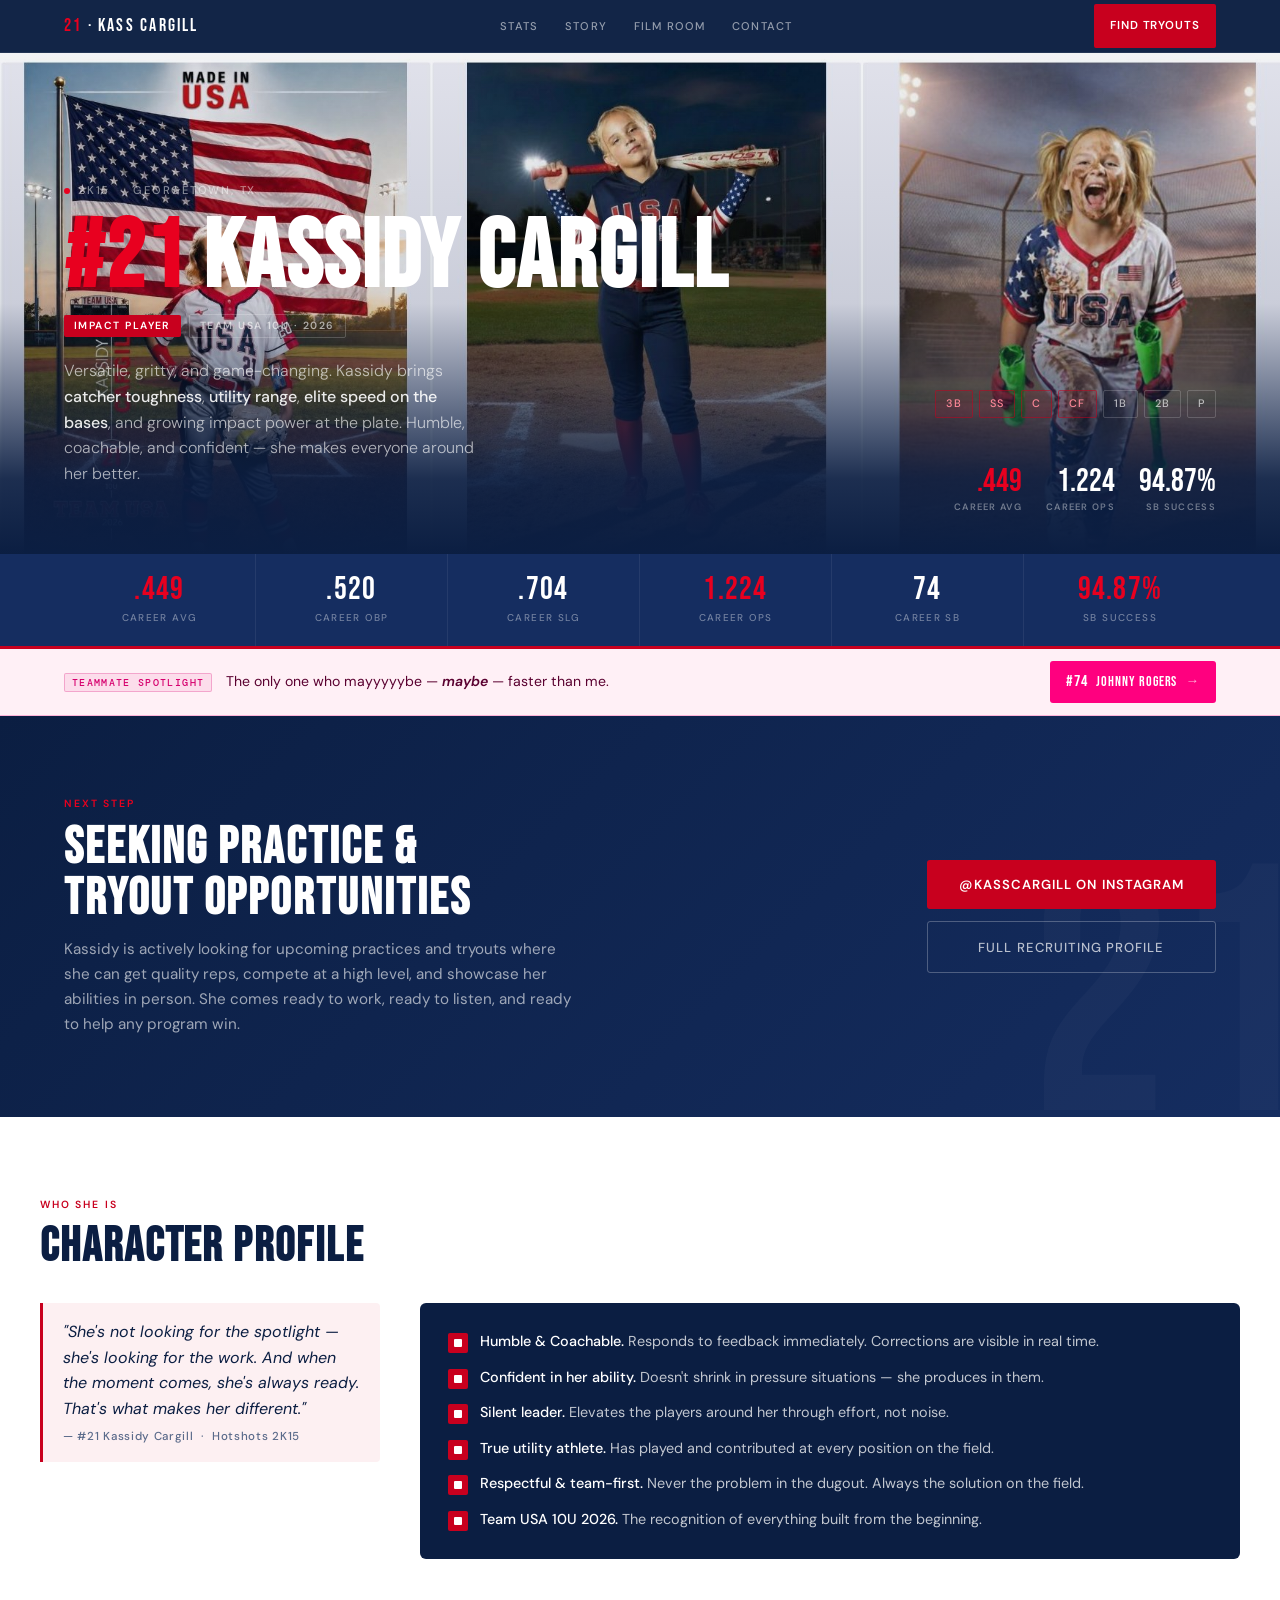
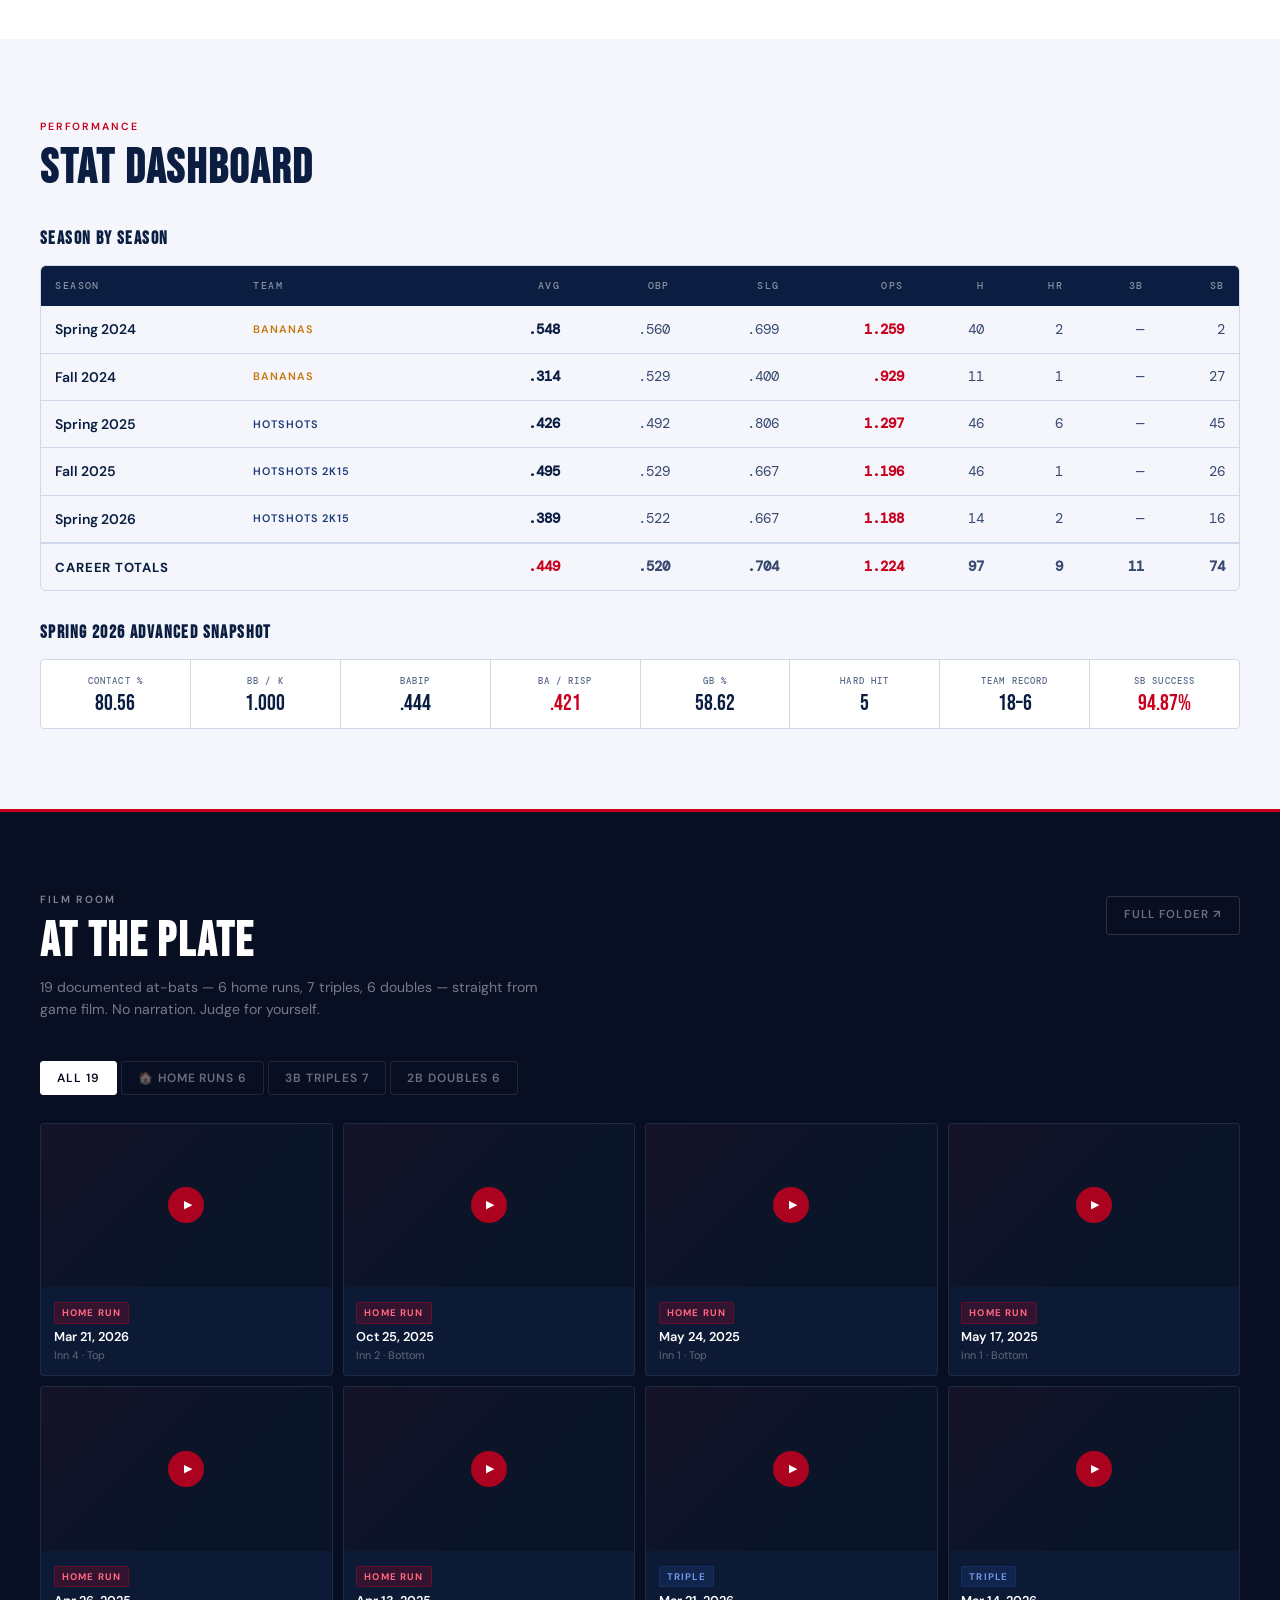
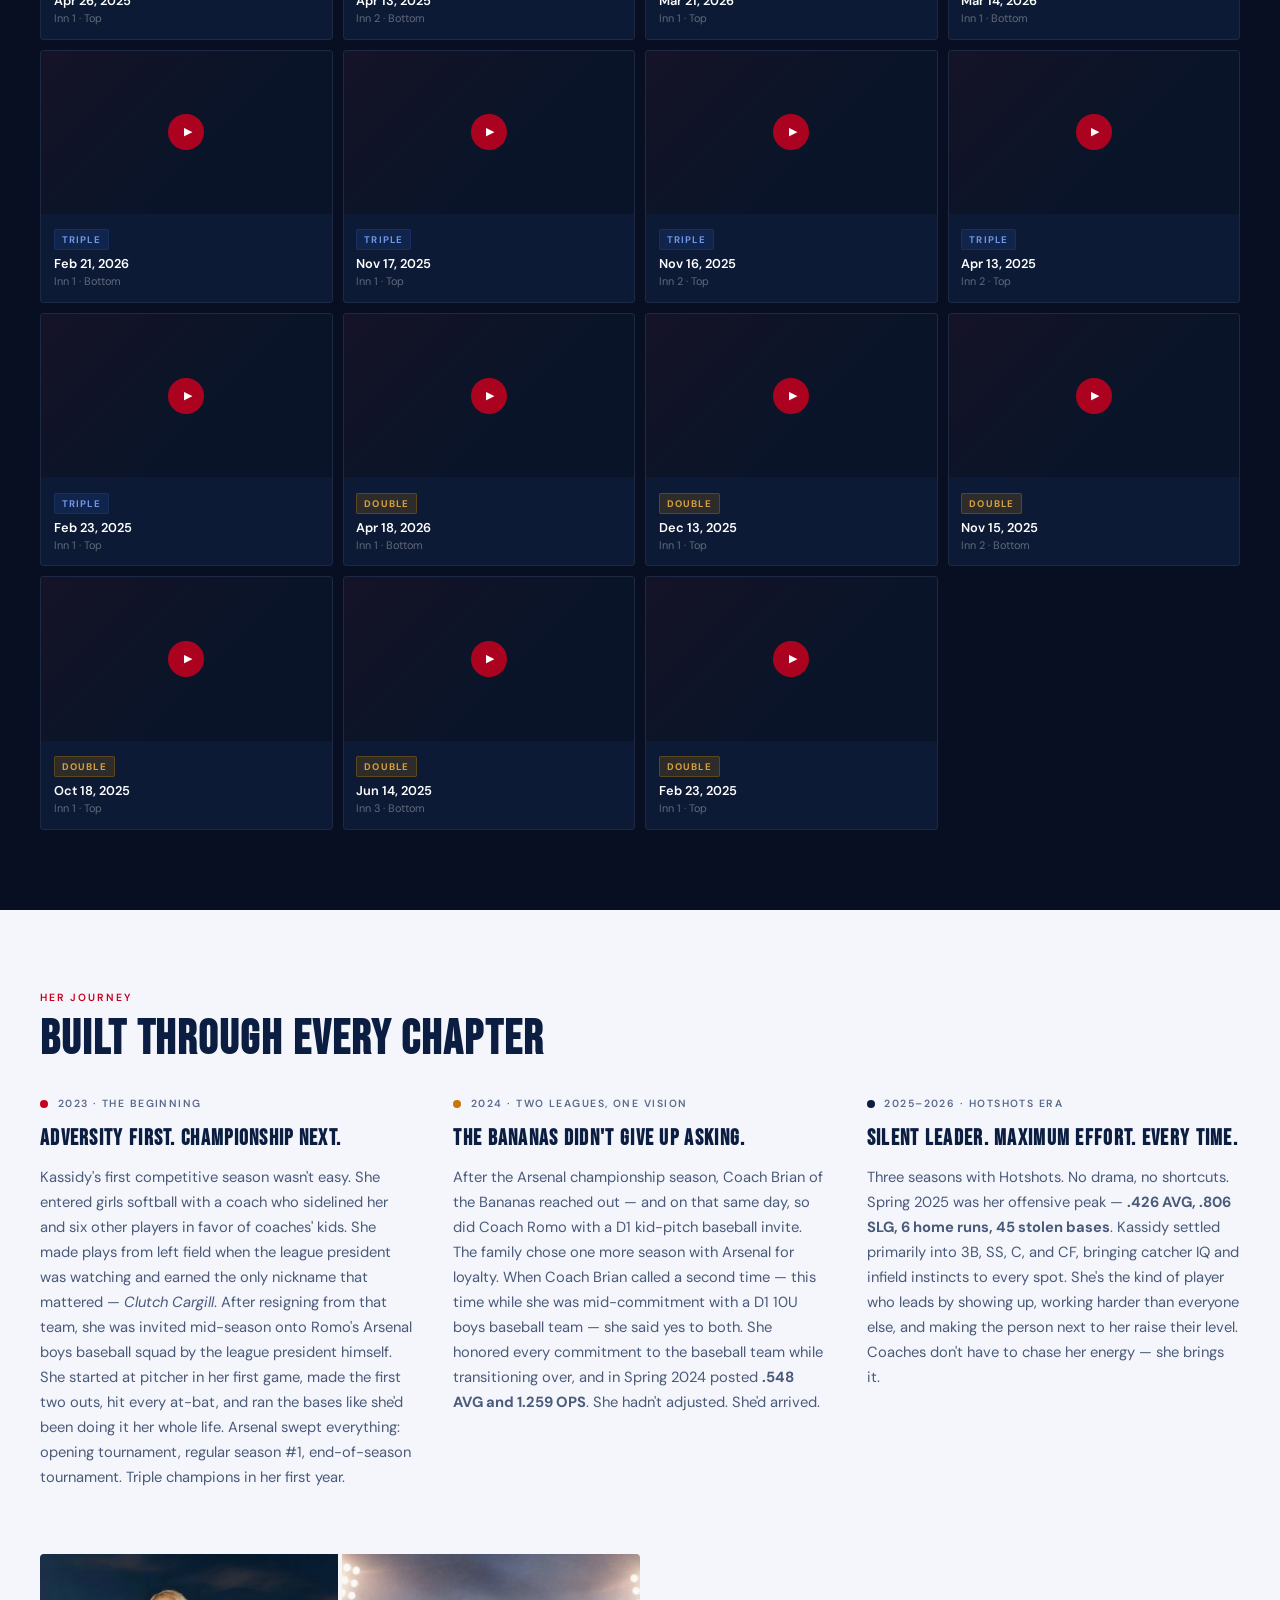
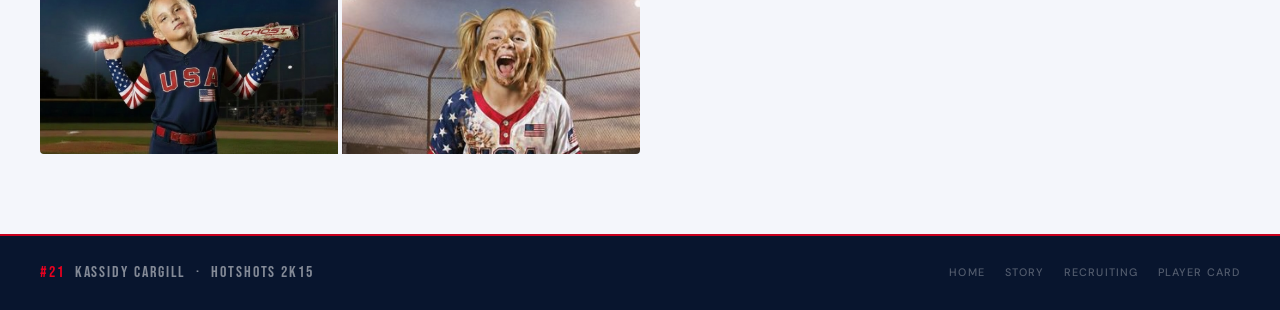
==== commit 02efefb7: "Add files via upload" ====
--- a/kass21-landing.html
+++ b/kass21-landing.html
@@ -838,8 +838,8 @@
 
     /* ── TEAMMATE SHOUTOUT ── */
     .shoutout-bar {
-      background: #fff8e1;
-      border-bottom: 1px solid #ffe082;
+      background: #fff0f6;
+      border-bottom: 1px solid #ffb3d9;
       padding: 0;
     }
     .shoutout-inner {
@@ -855,8 +855,7 @@
     }
     .shoutout-text {
       font-size: 0.88rem;
-      color: #5a4000;
-      font-style: normal;
+      color: #5a0030;
       line-height: 1.4;
     }
     .shoutout-text em { font-style: italic; font-weight: 600; }
@@ -867,9 +866,9 @@
       font-weight: 500;
       letter-spacing: 0.14em;
       text-transform: uppercase;
-      color: #b87200;
-      background: rgba(184,114,0,0.1);
-      border: 1px solid rgba(184,114,0,0.25);
+      color: #d6006e;
+      background: rgba(214,0,110,0.08);
+      border: 1px solid rgba(214,0,110,0.25);
       padding: 2px 7px;
       border-radius: 2px;
       margin-right: 0.6rem;
@@ -879,8 +878,8 @@
       display: inline-flex;
       align-items: center;
       gap: 0.5rem;
-      background: #e8b400;
-      color: #081a2e;
+      background: #ff007f;
+      color: #ffffff;
       font-family: 'Bebas Neue', sans-serif;
       letter-spacing: 0.06em;
       padding: 0.5rem 1rem;
@@ -890,7 +889,7 @@
       transition: background 0.15s;
       flex-shrink: 0;
     }
-    .shoutout-btn:hover { background: #ffd000; }
+    .shoutout-btn:hover { background: #e6006e; }
     .shoutout-num { font-size: 1rem; }
     .shoutout-name { font-size: 0.88rem; }
     .shoutout-arrow { font-size: 0.85rem; opacity: 0.7; }
@@ -1028,7 +1027,7 @@
       <span class="shoutout-tag">Teammate Spotlight</span>
       The only one who mayyyyybe — <em>maybe</em> — faster than me.
     </div>
-    <a href="johnny74-landing.html" class="shoutout-btn">
+    <a href="https://jeremiah9980.github.io/johnny74/johnny74-landing.html" class="shoutout-btn">
       <span class="shoutout-num">#74</span>
       <span class="shoutout-name">Johnny Rogers</span>
       <span class="shoutout-arrow">&#8594;</span>
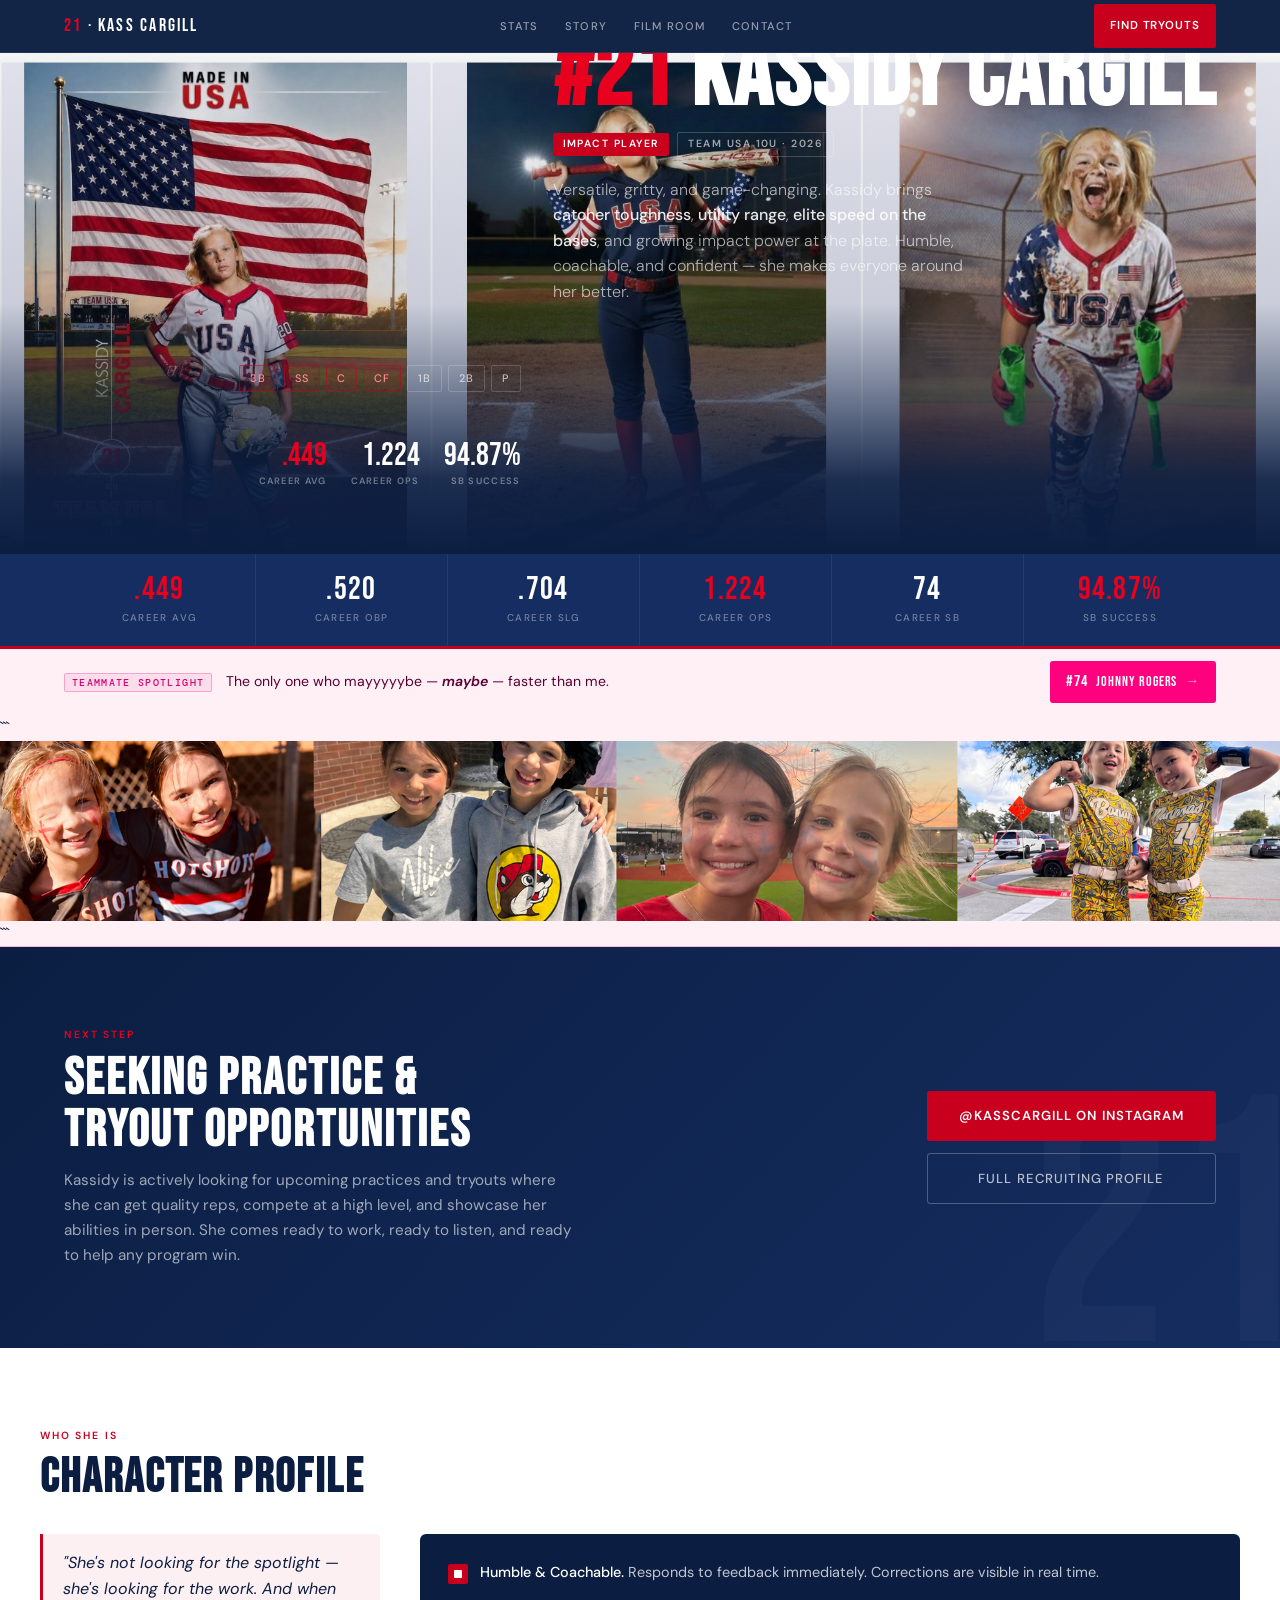
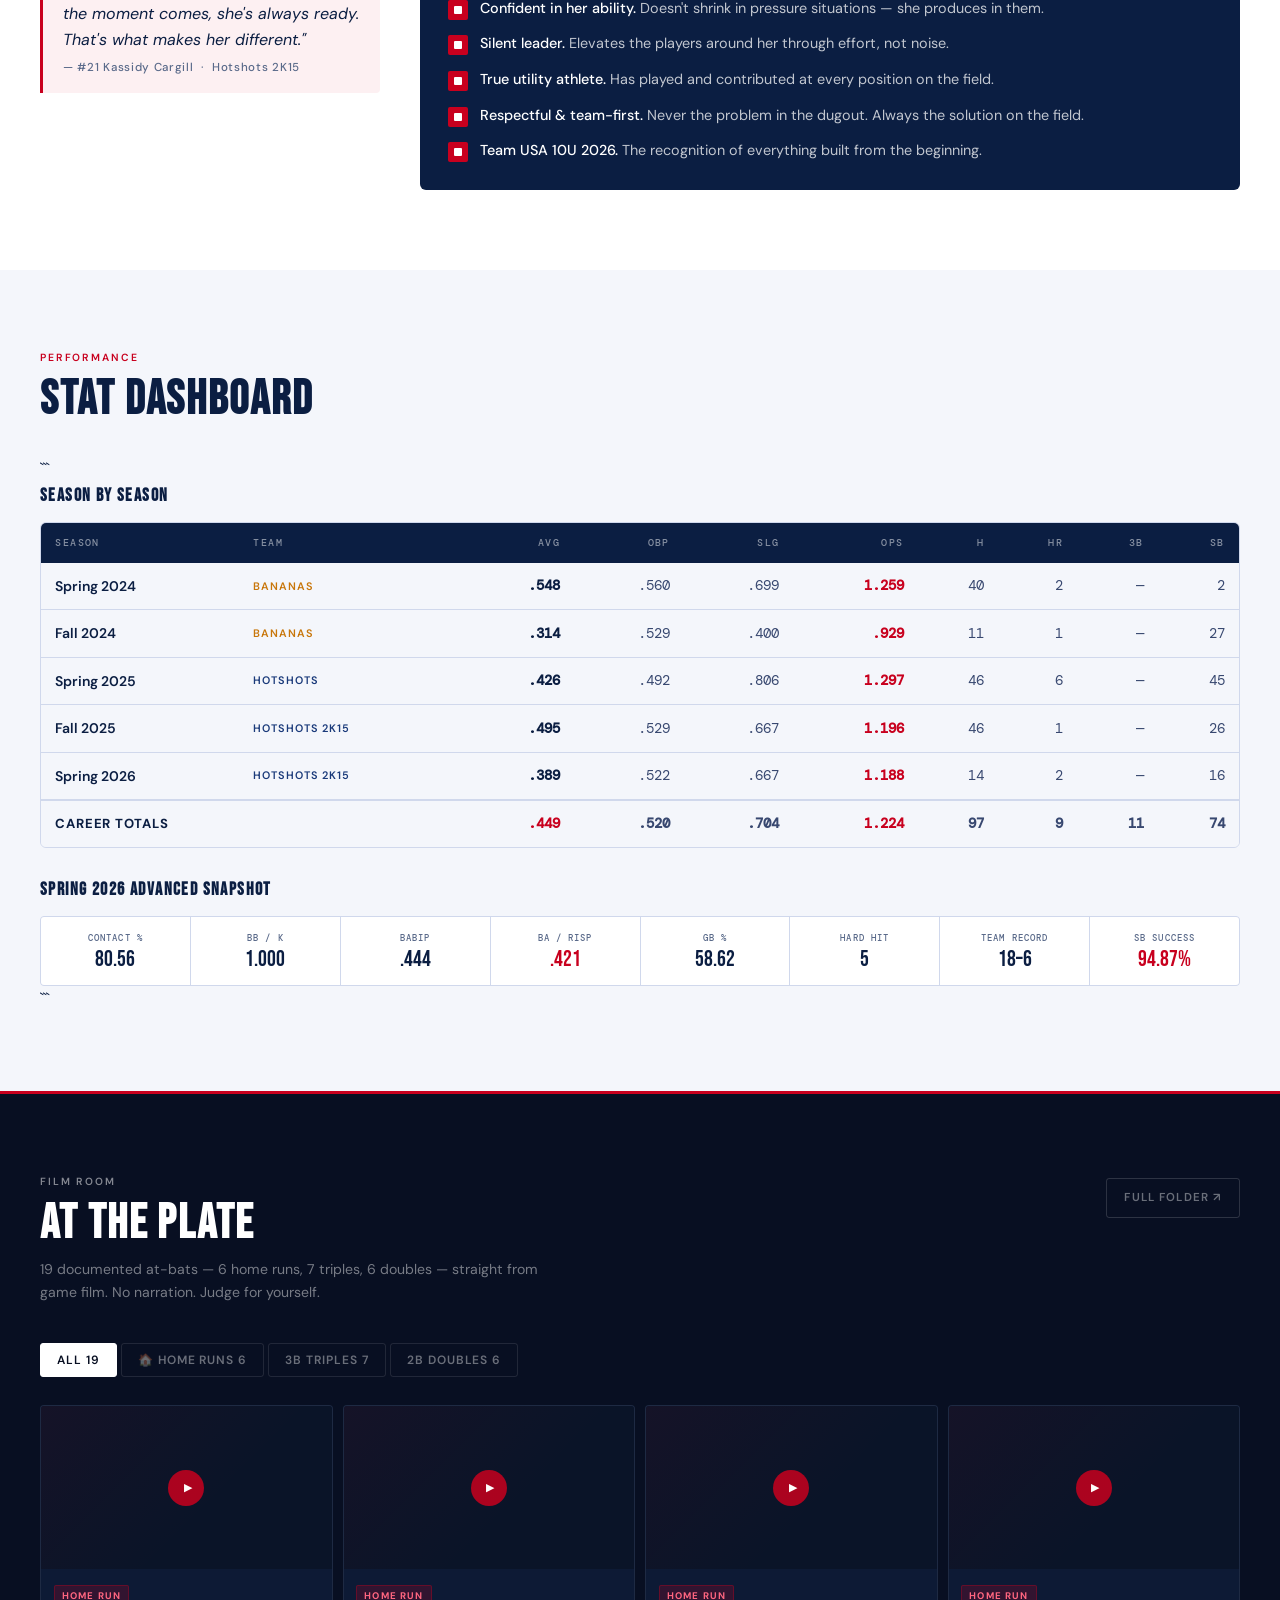
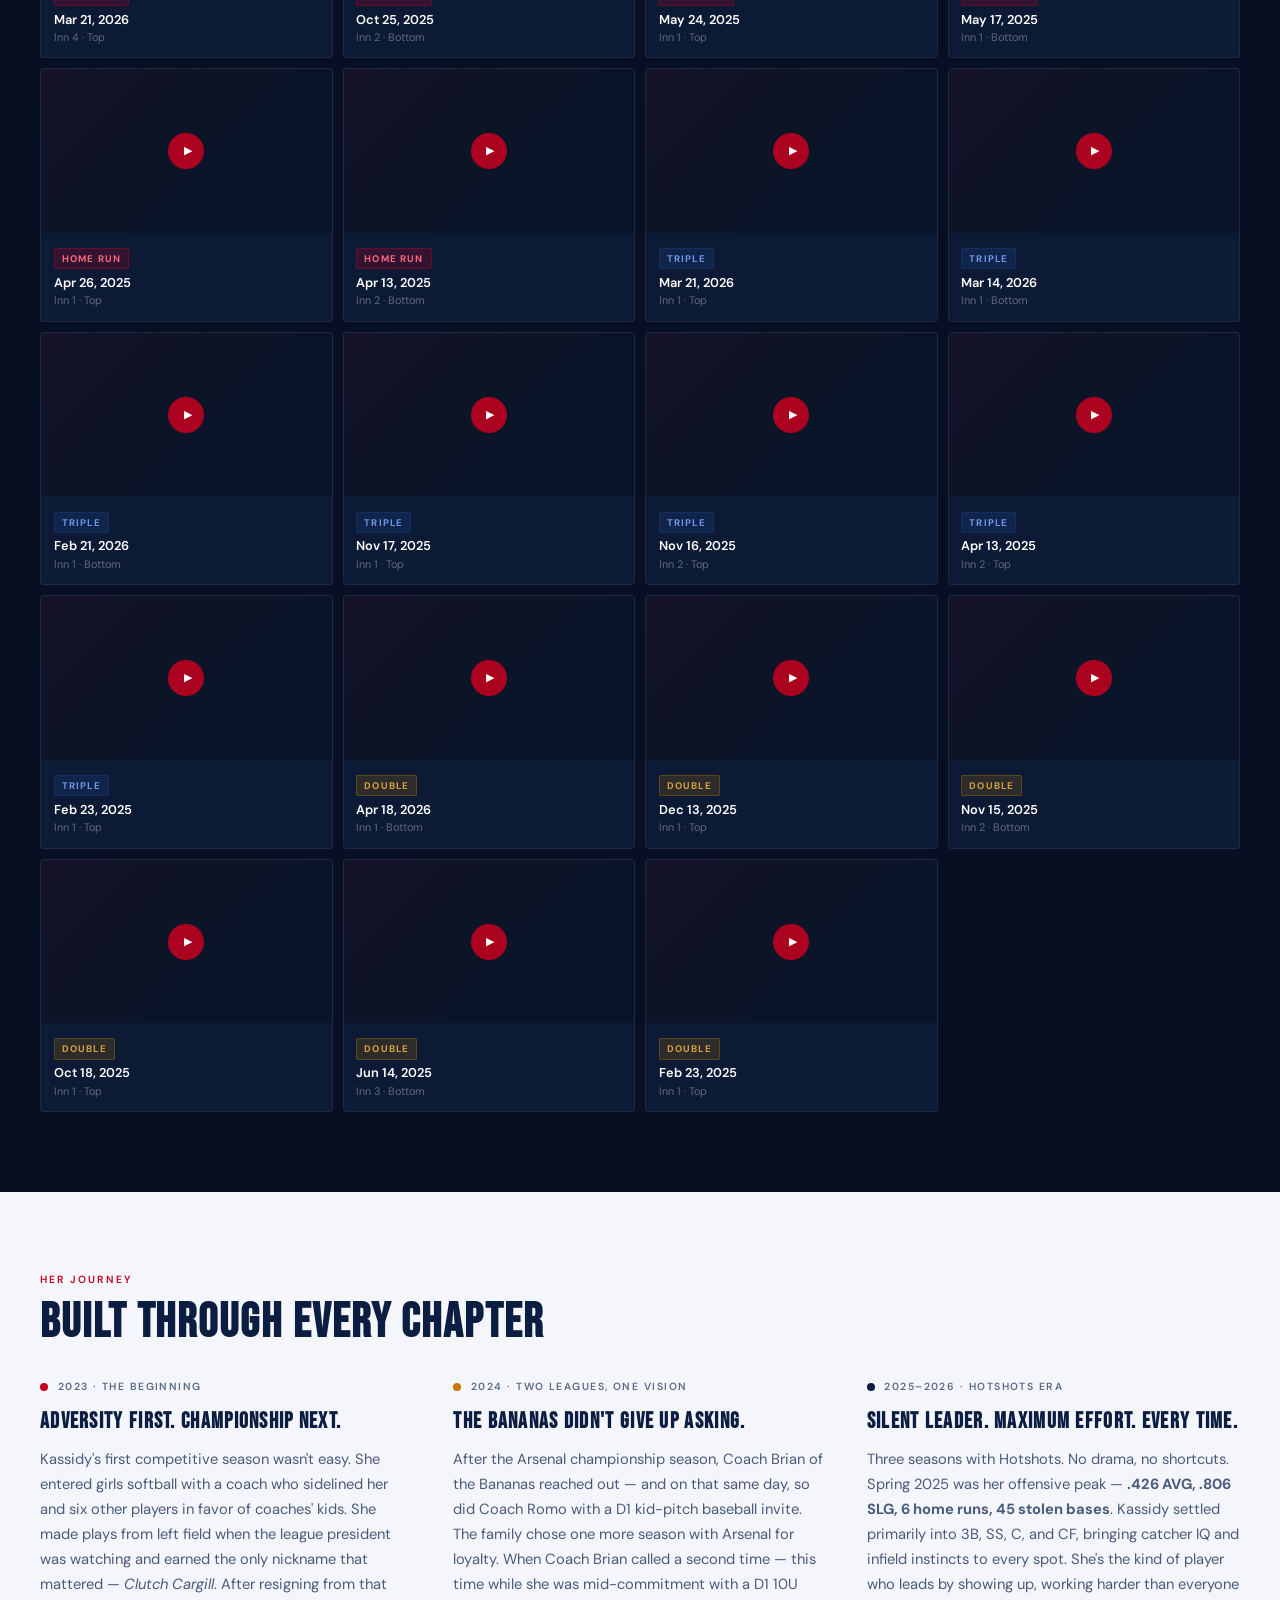
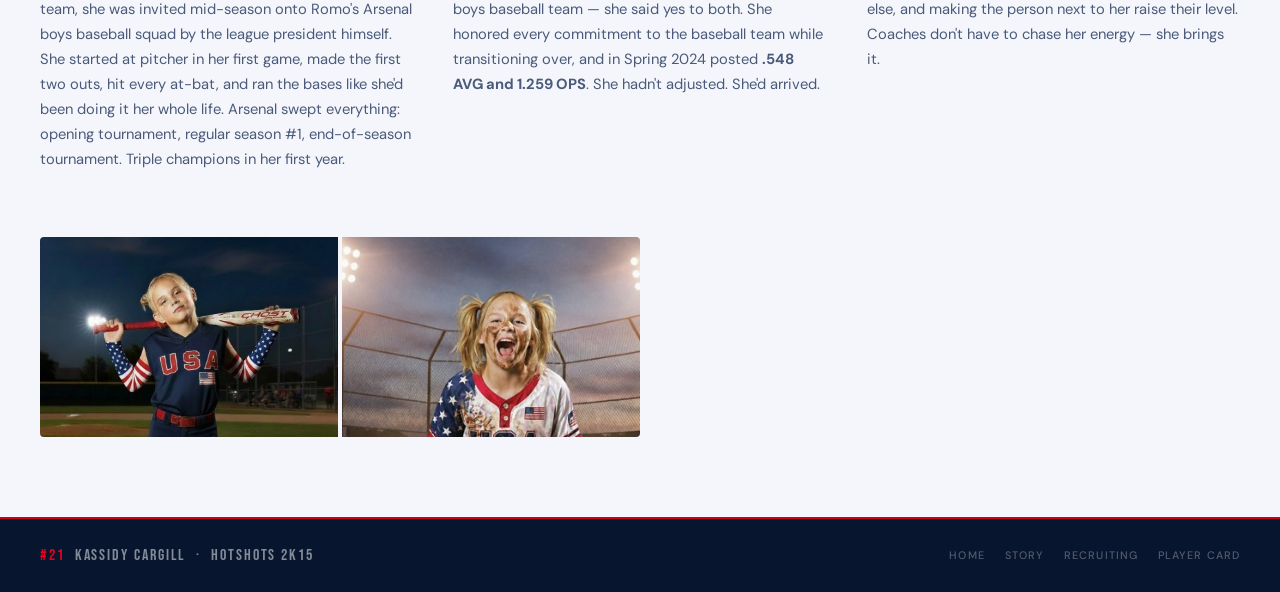
==== commit 0234b8c3: "Update kass21-landing.html" ====
--- a/kass21-landing.html
+++ b/kass21-landing.html
@@ -1,4 +1,5 @@
 <!DOCTYPE html>
+
 <html lang="en">
 <head>
   <meta charset="UTF-8" />
@@ -13,7 +14,9 @@
   <meta property="og:description" content=".449 AVG · 1.224 OPS · Team USA 10U 2026 · Georgetown, TX" />
 
   <!-- Google tag -->
+
   <script async src="https://www.googletagmanager.com/gtag/js?id=G-GWGSGGMEQY"></script>
+
   <script>window.dataLayer=window.dataLayer||[];function gtag(){dataLayer.push(arguments);}gtag('js',new Date());gtag('config','G-GWGSGGMEQY');</script>
 
   <link rel="preconnect" href="https://fonts.googleapis.com" />
@@ -898,11 +901,24 @@
       .shoutout-text { font-size: 0.82rem; }
     }
 
+
+    .shoutout-photo-strip {
+      display: block;
+      width: 100%;
+      max-height: 180px;
+      object-fit: cover;
+      object-position: center 30%;
+    }
+    @media (max-width: 480px) {
+      .shoutout-photo-strip { max-height: 130px; }
+    }
   </style>
+
 </head>
 <body>
 
 <!-- ── NAV ── -->
+
 <nav class="nav">
   <div class="nav-inner">
     <div class="nav-brand"><span>21</span> · KASS CARGILL</div>
@@ -917,6 +933,7 @@
 </nav>
 
 <!-- ── HERO ── -->
+
 <header class="hero">
   <!-- Full-bleed three-panel USA photo -->
   <img
@@ -927,65 +944,70 @@
   <div class="hero-overlay"></div>
 
   <!-- Content floats over the bottom of the image -->
+
   <div class="hero-inner">
     <div class="hero-content">
 
-      <!-- Left: name + tagline -->
+```
+  <!-- Left: name + tagline -->
+  <div>
+    <div class="hero-org">
+      <div class="hero-org-dot"></div>
+      <span class="hero-org-text">2K15 &nbsp;·&nbsp; Georgetown, TX</span>
+    </div>
+
+    <h1 class="hero-name">
+      <span class="hero-name-num">#21</span>&nbsp;Kassidy Cargill
+    </h1>
+
+    <div class="hero-badge">
+      <span class="hero-badge-pill">Impact Player</span>
+      <span class="hero-badge-pill outline">Team USA 10U · 2026</span>
+    </div>
+
+    <p class="hero-tagline">
+      Versatile, gritty, and game-changing. Kassidy brings
+      <strong>catcher toughness</strong>, <strong>utility range</strong>,
+      <strong>elite speed on the bases</strong>, and growing impact power at the plate.
+      Humble, coachable, and confident — she makes everyone around her better.
+    </p>
+  </div>
+
+  <!-- Right: position chips + primary stats -->
+  <div style="display:flex;flex-direction:column;gap:1rem;align-items:flex-end;flex-shrink:0;">
+    <div class="hero-positions" style="justify-content:flex-end;">
+      <span class="pos-chip primary">3B</span>
+      <span class="pos-chip primary">SS</span>
+      <span class="pos-chip primary">C</span>
+      <span class="pos-chip primary">CF</span>
+      <span class="pos-chip">1B</span>
+      <span class="pos-chip">2B</span>
+      <span class="pos-chip">P</span>
+    </div>
+    <div style="display:flex;gap:1.5rem;text-align:right;">
       <div>
-        <div class="hero-org">
-          <div class="hero-org-dot"></div>
-          <span class="hero-org-text">2K15 &nbsp;·&nbsp; Georgetown, TX</span>
-        </div>
-
-        <h1 class="hero-name">
-          <span class="hero-name-num">#21</span>&nbsp;Kassidy Cargill
-        </h1>
-
-        <div class="hero-badge">
-          <span class="hero-badge-pill">Impact Player</span>
-          <span class="hero-badge-pill outline">Team USA 10U · 2026</span>
-        </div>
-
-        <p class="hero-tagline">
-          Versatile, gritty, and game-changing. Kassidy brings
-          <strong>catcher toughness</strong>, <strong>utility range</strong>,
-          <strong>elite speed on the bases</strong>, and growing impact power at the plate.
-          Humble, coachable, and confident — she makes everyone around her better.
-        </p>
-      </div>
-
-      <!-- Right: position chips + primary stats -->
-      <div style="display:flex;flex-direction:column;gap:1rem;align-items:flex-end;flex-shrink:0;">
-        <div class="hero-positions" style="justify-content:flex-end;">
-          <span class="pos-chip primary">3B</span>
-          <span class="pos-chip primary">SS</span>
-          <span class="pos-chip primary">C</span>
-          <span class="pos-chip primary">CF</span>
-          <span class="pos-chip">1B</span>
-          <span class="pos-chip">2B</span>
-          <span class="pos-chip">P</span>
-        </div>
-        <div style="display:flex;gap:1.5rem;text-align:right;">
-          <div>
-            <div style="font-family:'Bebas Neue',sans-serif;font-size:2rem;color:var(--red2);line-height:1;">.449</div>
-            <div style="font-size:0.58rem;font-weight:600;letter-spacing:0.14em;text-transform:uppercase;color:rgba(255,255,255,0.4);margin-top:2px;">Career AVG</div>
-          </div>
-          <div>
-            <div style="font-family:'Bebas Neue',sans-serif;font-size:2rem;color:#fff;line-height:1;">1.224</div>
-            <div style="font-size:0.58rem;font-weight:600;letter-spacing:0.14em;text-transform:uppercase;color:rgba(255,255,255,0.4);margin-top:2px;">Career OPS</div>
-          </div>
-          <div>
-            <div style="font-family:'Bebas Neue',sans-serif;font-size:2rem;color:#fff;line-height:1;">94.87%</div>
-            <div style="font-size:0.58rem;font-weight:600;letter-spacing:0.14em;text-transform:uppercase;color:rgba(255,255,255,0.4);margin-top:2px;">SB Success</div>
-          </div>
-        </div>
-      </div>
-
-    </div>
+        <div style="font-family:'Bebas Neue',sans-serif;font-size:2rem;color:var(--red2);line-height:1;">.449</div>
+        <div style="font-size:0.58rem;font-weight:600;letter-spacing:0.14em;text-transform:uppercase;color:rgba(255,255,255,0.4);margin-top:2px;">Career AVG</div>
+      </div>
+      <div>
+        <div style="font-family:'Bebas Neue',sans-serif;font-size:2rem;color:#fff;line-height:1;">1.224</div>
+        <div style="font-size:0.58rem;font-weight:600;letter-spacing:0.14em;text-transform:uppercase;color:rgba(255,255,255,0.4);margin-top:2px;">Career OPS</div>
+      </div>
+      <div>
+        <div style="font-family:'Bebas Neue',sans-serif;font-size:2rem;color:#fff;line-height:1;">94.87%</div>
+        <div style="font-size:0.58rem;font-weight:600;letter-spacing:0.14em;text-transform:uppercase;color:rgba(255,255,255,0.4);margin-top:2px;">SB Success</div>
+      </div>
+    </div>
+  </div>
+
+</div>
+```
+
   </div>
 </header>
 
 <!-- ── CAREER STAT STRIP ── -->
+
 <div class="stat-strip" id="stats">
   <div class="stat-strip-inner">
     <div class="stat-item">
@@ -1015,12 +1037,8 @@
   </div>
 </div>
 
-
-
-
-
-
 <!-- ── TEAMMATE SHOUTOUT ── -->
+
 <div class="shoutout-bar">
   <div class="shoutout-inner">
     <div class="shoutout-text">
@@ -1033,9 +1051,19 @@
       <span class="shoutout-arrow">&#8594;</span>
     </a>
   </div>
+
+```
+  <img
+    src="teammate-strip.png"
+    alt="Kassidy Cargill and teammate — Hotshots game, Buc-ee's, sideline selfie, Bananas uniforms"
+    class="shoutout-photo-strip"
+  />
+```
+
 </div>
 
 <!-- ── NEXT STEP ── -->
+
 <section class="cta-section" id="contact">
   <div class="cta-inner">
     <div>
@@ -1059,6 +1087,7 @@
 </section>
 
 <!-- ── CHARACTER PROFILE ── -->
+
 <section class="section" id="character">
   <div class="section-inner">
     <div class="section-label">Who She Is</div>
@@ -1081,61 +1110,66 @@
 </section>
 
 <!-- ── STAT DASHBOARD ── -->
+
 <section class="section alt" id="stats-detail">
   <div class="section-inner">
     <div class="section-label">Performance</div>
     <h2 class="section-title">Stat Dashboard</h2>
 
-    <h3 class="dash-sub">Season by Season</h3>
-    <div class="dash-table-wrap">
-      <table class="dash-table">
-        <thead>
-          <tr>
-            <th>Season</th><th>Team</th>
-            <th class="r">AVG</th><th class="r">OBP</th><th class="r">SLG</th><th class="r">OPS</th>
-            <th class="r">H</th><th class="r">HR</th><th class="r">3B</th><th class="r">SB</th>
-          </tr>
-        </thead>
-        <tbody>
-          <tr><td class="s-name">Spring 2024</td><td class="s-team t-bnns">Bananas</td>
-            <td class="r s-bold">.548</td><td class="r">.560</td><td class="r">.699</td><td class="r s-ops">1.259</td>
-            <td class="r">40</td><td class="r">2</td><td class="r">—</td><td class="r">2</td></tr>
-          <tr><td class="s-name">Fall 2024</td><td class="s-team t-bnns">Bananas</td>
-            <td class="r s-bold">.314</td><td class="r">.529</td><td class="r">.400</td><td class="r s-ops">.929</td>
-            <td class="r">11</td><td class="r">1</td><td class="r">—</td><td class="r">27</td></tr>
-          <tr><td class="s-name">Spring 2025</td><td class="s-team t-htsh">Hotshots</td>
-            <td class="r s-bold">.426</td><td class="r">.492</td><td class="r">.806</td><td class="r s-ops">1.297</td>
-            <td class="r">46</td><td class="r">6</td><td class="r">—</td><td class="r">45</td></tr>
-          <tr><td class="s-name">Fall 2025</td><td class="s-team t-htsh">Hotshots 2K15</td>
-            <td class="r s-bold">.495</td><td class="r">.529</td><td class="r">.667</td><td class="r s-ops">1.196</td>
-            <td class="r">46</td><td class="r">1</td><td class="r">—</td><td class="r">26</td></tr>
-          <tr><td class="s-name">Spring 2026</td><td class="s-team t-htsh">Hotshots 2K15</td>
-            <td class="r s-bold">.389</td><td class="r">.522</td><td class="r">.667</td><td class="r s-ops">1.188</td>
-            <td class="r">14</td><td class="r">2</td><td class="r">—</td><td class="r">16</td></tr>
-        </tbody>
-        <tfoot>
-          <tr><td colspan="2" class="s-total">Career Totals</td>
-            <td class="r s-ops">.449</td><td class="r">.520</td><td class="r">.704</td><td class="r s-ops">1.224</td>
-            <td class="r">97</td><td class="r">9</td><td class="r">11</td><td class="r">74</td></tr>
-        </tfoot>
-      </table>
-    </div>
-
-    <h3 class="dash-sub" style="margin-top:1.75rem;">Spring 2026 Advanced Snapshot</h3>
-    <div class="adv-grid-ld">
-      <div class="adv-cell-ld"><div class="adv-lbl">Contact %</div><div class="adv-num">80.56</div></div>
-      <div class="adv-cell-ld"><div class="adv-lbl">BB / K</div><div class="adv-num">1.000</div></div>
-      <div class="adv-cell-ld"><div class="adv-lbl">BABIP</div><div class="adv-num">.444</div></div>
-      <div class="adv-cell-ld"><div class="adv-lbl">BA / RISP</div><div class="adv-num red">.421</div></div>
-      <div class="adv-cell-ld"><div class="adv-lbl">GB %</div><div class="adv-num">58.62</div></div>
-      <div class="adv-cell-ld"><div class="adv-lbl">Hard Hit</div><div class="adv-num">5</div></div>
-      <div class="adv-cell-ld"><div class="adv-lbl">Team Record</div><div class="adv-num">18–6</div></div>
-      <div class="adv-cell-ld"><div class="adv-lbl">SB Success</div><div class="adv-num red">94.87%</div></div>
-    </div>
+```
+<h3 class="dash-sub">Season by Season</h3>
+<div class="dash-table-wrap">
+  <table class="dash-table">
+    <thead>
+      <tr>
+        <th>Season</th><th>Team</th>
+        <th class="r">AVG</th><th class="r">OBP</th><th class="r">SLG</th><th class="r">OPS</th>
+        <th class="r">H</th><th class="r">HR</th><th class="r">3B</th><th class="r">SB</th>
+      </tr>
+    </thead>
+    <tbody>
+      <tr><td class="s-name">Spring 2024</td><td class="s-team t-bnns">Bananas</td>
+        <td class="r s-bold">.548</td><td class="r">.560</td><td class="r">.699</td><td class="r s-ops">1.259</td>
+        <td class="r">40</td><td class="r">2</td><td class="r">—</td><td class="r">2</td></tr>
+      <tr><td class="s-name">Fall 2024</td><td class="s-team t-bnns">Bananas</td>
+        <td class="r s-bold">.314</td><td class="r">.529</td><td class="r">.400</td><td class="r s-ops">.929</td>
+        <td class="r">11</td><td class="r">1</td><td class="r">—</td><td class="r">27</td></tr>
+      <tr><td class="s-name">Spring 2025</td><td class="s-team t-htsh">Hotshots</td>
+        <td class="r s-bold">.426</td><td class="r">.492</td><td class="r">.806</td><td class="r s-ops">1.297</td>
+        <td class="r">46</td><td class="r">6</td><td class="r">—</td><td class="r">45</td></tr>
+      <tr><td class="s-name">Fall 2025</td><td class="s-team t-htsh">Hotshots 2K15</td>
+        <td class="r s-bold">.495</td><td class="r">.529</td><td class="r">.667</td><td class="r s-ops">1.196</td>
+        <td class="r">46</td><td class="r">1</td><td class="r">—</td><td class="r">26</td></tr>
+      <tr><td class="s-name">Spring 2026</td><td class="s-team t-htsh">Hotshots 2K15</td>
+        <td class="r s-bold">.389</td><td class="r">.522</td><td class="r">.667</td><td class="r s-ops">1.188</td>
+        <td class="r">14</td><td class="r">2</td><td class="r">—</td><td class="r">16</td></tr>
+    </tbody>
+    <tfoot>
+      <tr><td colspan="2" class="s-total">Career Totals</td>
+        <td class="r s-ops">.449</td><td class="r">.520</td><td class="r">.704</td><td class="r s-ops">1.224</td>
+        <td class="r">97</td><td class="r">9</td><td class="r">11</td><td class="r">74</td></tr>
+    </tfoot>
+  </table>
+</div>
+
+<h3 class="dash-sub" style="margin-top:1.75rem;">Spring 2026 Advanced Snapshot</h3>
+<div class="adv-grid-ld">
+  <div class="adv-cell-ld"><div class="adv-lbl">Contact %</div><div class="adv-num">80.56</div></div>
+  <div class="adv-cell-ld"><div class="adv-lbl">BB / K</div><div class="adv-num">1.000</div></div>
+  <div class="adv-cell-ld"><div class="adv-lbl">BABIP</div><div class="adv-num">.444</div></div>
+  <div class="adv-cell-ld"><div class="adv-lbl">BA / RISP</div><div class="adv-num red">.421</div></div>
+  <div class="adv-cell-ld"><div class="adv-lbl">GB %</div><div class="adv-num">58.62</div></div>
+  <div class="adv-cell-ld"><div class="adv-lbl">Hard Hit</div><div class="adv-num">5</div></div>
+  <div class="adv-cell-ld"><div class="adv-lbl">Team Record</div><div class="adv-num">18–6</div></div>
+  <div class="adv-cell-ld"><div class="adv-lbl">SB Success</div><div class="adv-num red">94.87%</div></div>
+</div>
+```
+
   </div>
 </section>
 
 <!-- == VIDEO WALL == -->
+
 <section class="vwall-section" id="film">
   <div class="vwall-inner">
     <div class="vwall-header">
@@ -1310,6 +1344,7 @@
 </section>
 
 <!-- == MODAL == -->
+
 <div class="vmodal" id="vmodal" onclick="closeModalBg(event)">
   <div class="vmodal-box">
     <div class="vmodal-header">
@@ -1326,9 +1361,8 @@
   </div>
 </div>
 
-
-
 <!-- ── HER JOURNEY ── -->
+
 <section class="section alt" id="story">
   <div class="section-inner">
     <div class="section-label">Her Journey</div>
@@ -1359,6 +1393,7 @@
 </section>
 
 <!-- ── FOOTER ── -->
+
 <footer>
   <div class="footer-inner">
     <div class="footer-brand"><span>#21</span> &nbsp;Kassidy Cargill &nbsp;·&nbsp; Hotshots 2K15</div>
@@ -1370,7 +1405,6 @@
     </div>
   </div>
 </footer>
-
 
 <script>
 function openModal(id,type,date,ctx){
